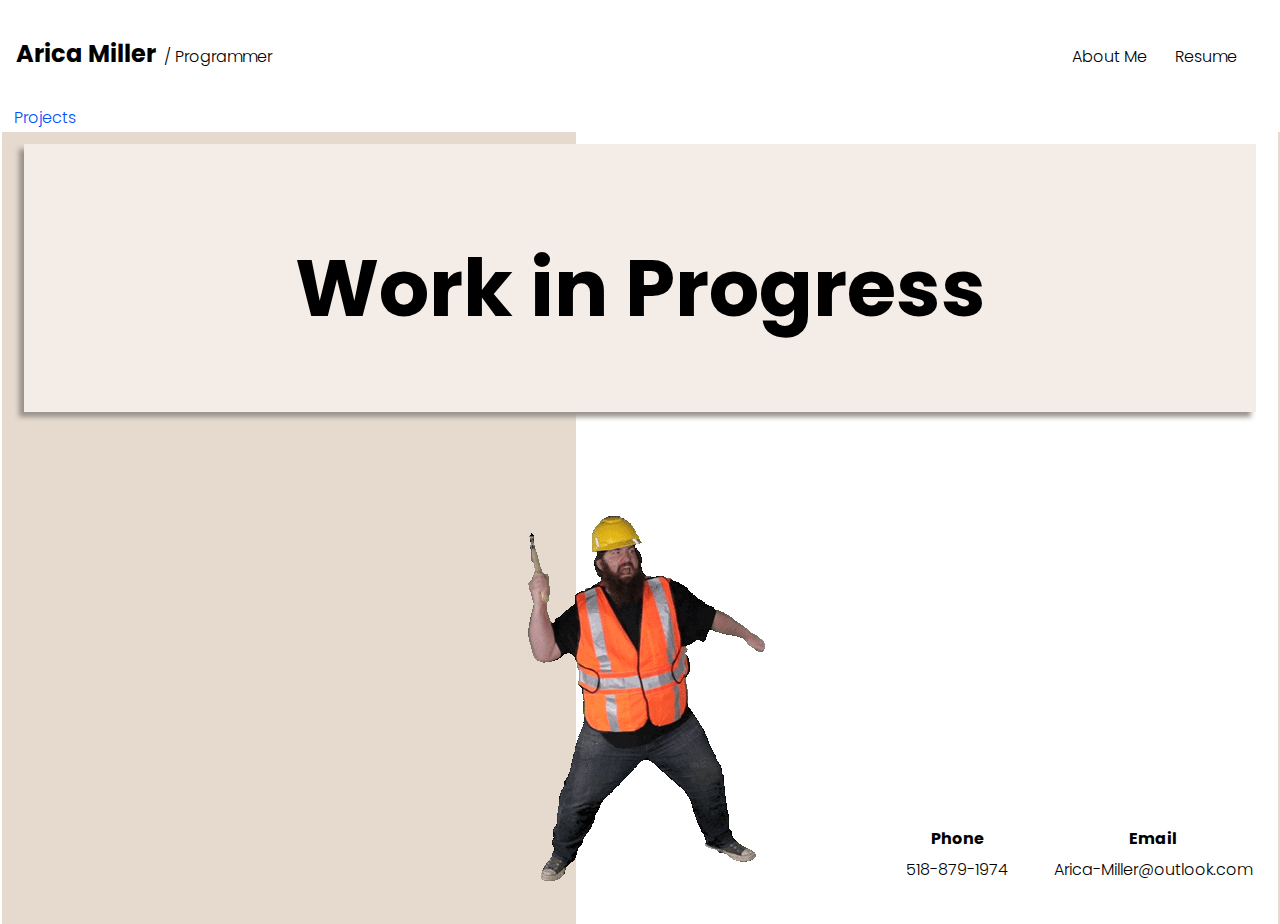
==== Website/projects.html @ 2ea9f4bd "Finished About Me Page" ====
<!DOCTYPE html>
<html lang="en">
  <head>
    <meta charset="UTF-8" />
    <meta http-equiv="X-UA-Compatible" content="IE=edge" />
    <meta name="viewport" content="width=device-width, initial-scale=1.0" />
	<link rel="preconnect" href="https://fonts.googleapis.com">
	<link rel="preconnect" href="https://fonts.gstatic.com" crossorigin>
	<link href="https://fonts.googleapis.com/css2?family=Poppins:wght@300;600;700&display=swap" rel="stylesheet">
	<link rel="stylesheet" href="styles/styles.css">
    <title>Arica Miller</title>
  </head>
  <body>
	<div class="container">
		<header>
			<div class="title">
				<h2 id="topname">
					Arica Miller
				</h2>
				<span>
					/ Programmer
				</span>
			</div>
			<nav>
				<a href="./about.html">About Me</a>
				<a href="./resume.pdf" target="_blank" rel="noopener noreferrer">Resume</a>
				<a href="./projects.html" id="current-page">Projects</a>
				<!--<a href="./contact.html">Contact</a>-->
			</nav>
		</header>
		<section class="box-project">
			<h1>
				Work in Progress
			</h1>
		</section>
		<img src="./images/WIP.gif" alt="Working man working on my website" id="WIP">
		
		<footer>
			<table>
				<tr>
					<td><strong>Phone</strong></td>
					<td><strong>Email</strong></td>
				</tr>
				<tr>
					<td>518-879-1974</td>
					<td>Arica-Miller@outlook.com</td>
				</tr>
			</table>
		</footer>
	</div>
  </body>
</html>
---- Website/styles/styles.css ----
* {
	border: solid rgba(255, 0, 0, 0) 2px;
	font-family: Poppins, Arial, sans-serif;
	font-weight: 300;
}

nav a {
	padding: 10px;
	list-style:none;
	text-decoration:none;
	color:black;
}

#current-page {
	color: #0050ff;
}

div {
	padding:10px;
}

h1 {
	font-size: 80px;
	font-weight: 700;
	margin-bottom: 10px;
	margin-top: 30px;
}

h2 {
	font-weight: bold;
}

h3 {
	margin-bottom: 50px;
}

strong {
	font-weight: bold;
}

img {
	border-radius:50% 50% 50% 50% / 50% 50% 50% 50%;
}

#resume-button {
	background-color: #0050ff;
	color: white;
	border-radius: 20px;
	padding: 10px 30px;
	text-decoration: none;
	margin: auto;
	font-weight: bold;
}

#projects-button {
	background-color: white;
	border: 2px solid black;
	border-radius: 20px;
	padding: 10px 30px;
	text-decoration: none;
	margin: auto;
	font-weight: bold;
}

a:visited {
	color: black;
}

.container {
	/*margin:auto;
	width:85%;
	max-width:1000px;*/
	display:grid;
	grid-template-columns:1fr .4fr .6fr 1fr;
	gap: 20px;
}

nav {
	margin:auto;
	margin-left: 60vw;
	display: inline;
}

header {
	grid-column: 1/5;
	grid-row: 1/2;
	background-color: white;
	position: fixed;
	top: 0;
	width: 100%;
	left: 0;
}

#topname {
	display: inline-block;
}

.title {
	display: inline-block;
}

.box-me {
	grid-column:2/3;
	grid-row:2/4;
	padding:50px;
	background-color: #f4ece6;
	box-shadow: #99928d -5px 5px 5px;
	position: relative;
	top: 100px;
}

.box-project {
	grid-column:1/5;
	grid-row:2/4;
	padding:50px;
	background-color: #f4ece6;
	box-shadow: #99928d -5px 5px 5px;
	position: relative;
	top: 100px;
	text-align: center;
}

#WIP {
	grid-row:5/6;
	margin-top: 100px;
	margin-left: 75%;
}

.introduction {
	grid-column:3/4;
	grid-row:2/3;
	position: relative;
	top: 100px;
}

.intro-paragraph {
	grid-column:3/4;
	grid-row:3/4;
	position: relative;
	top: 100px;
}

footer {
	/*grid-column:4/5;
	grid-row:5/6;*/
	position: absolute;
	bottom: 10px;
	right: 0;
}

td {
	text-align: center;
	padding: 0 20px;
}

tr {
	text-align: center;
}

body {
	overflow: hidden;
	height: 100vh;
	background: linear-gradient(
		to right,
		#e6dace 0%,
		#e6dace 45%,
		#ffffff 4%,
		#ffffff 100%
	);
}
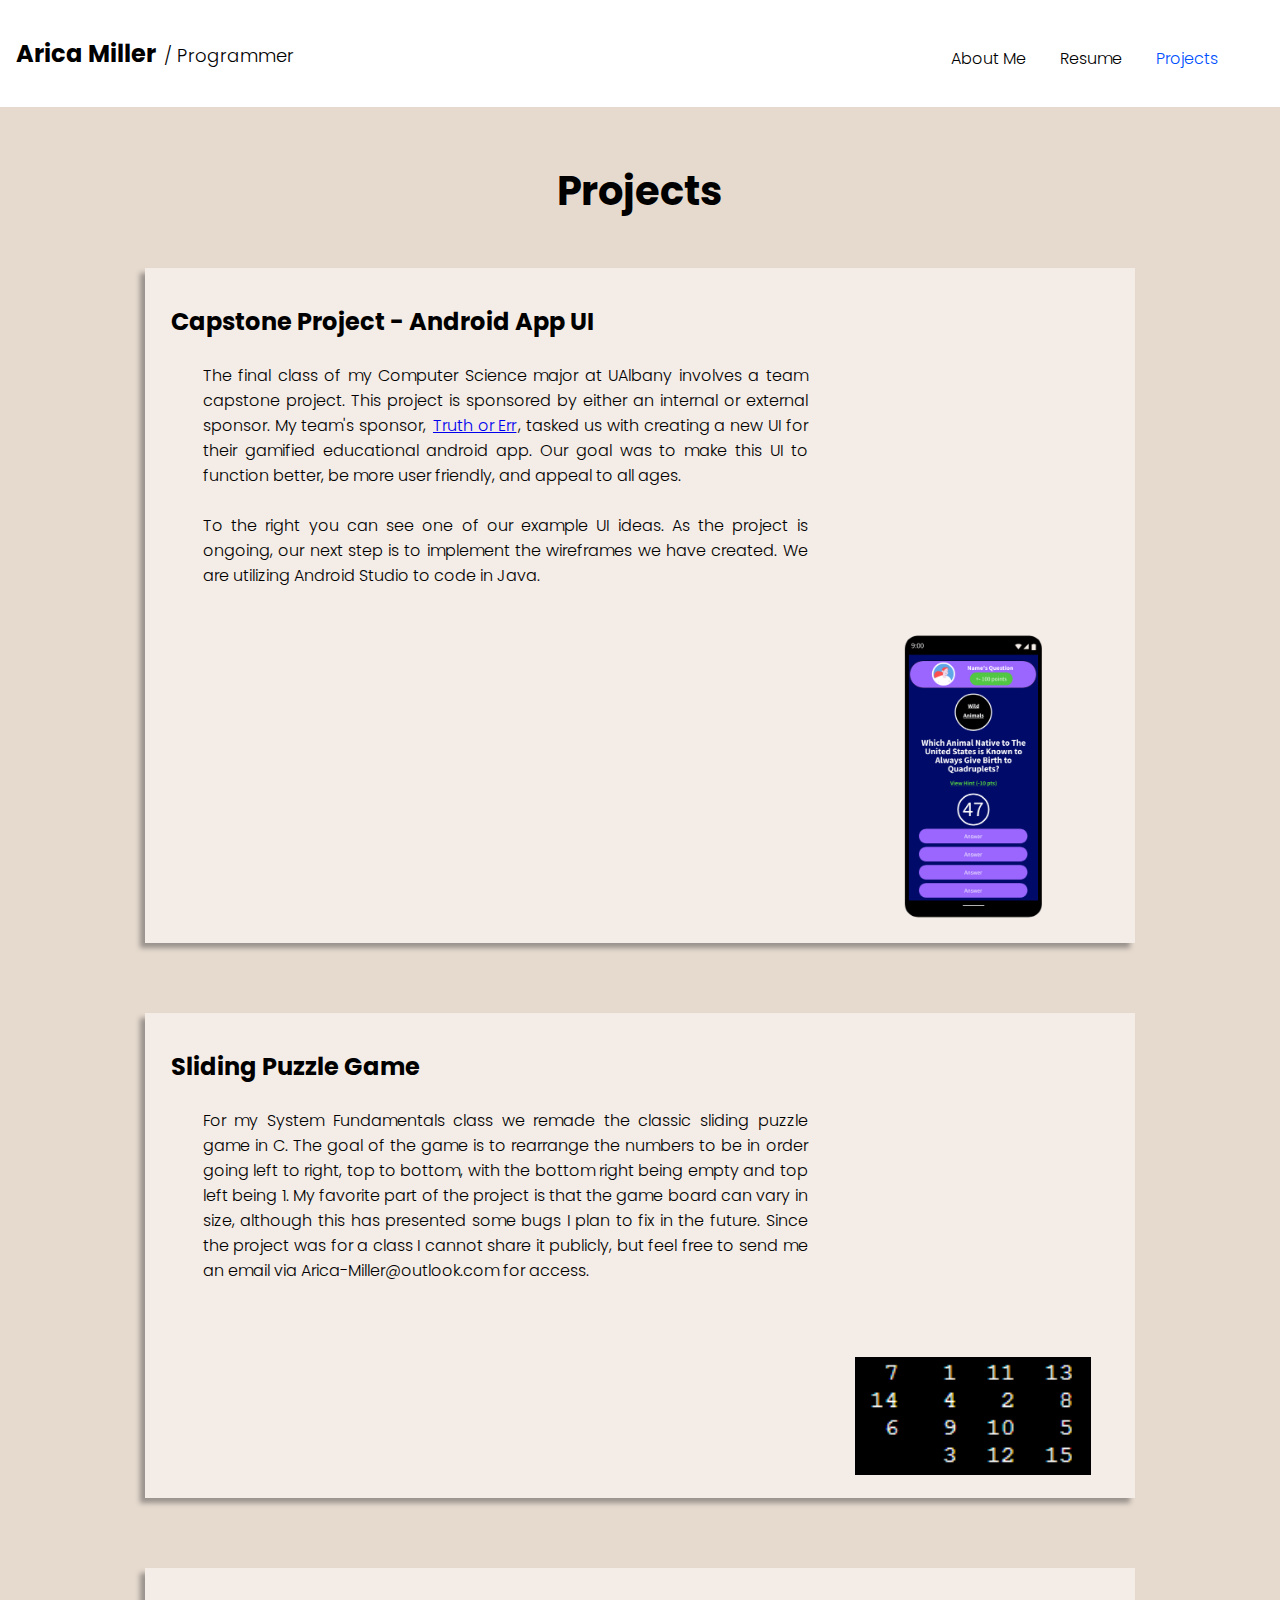
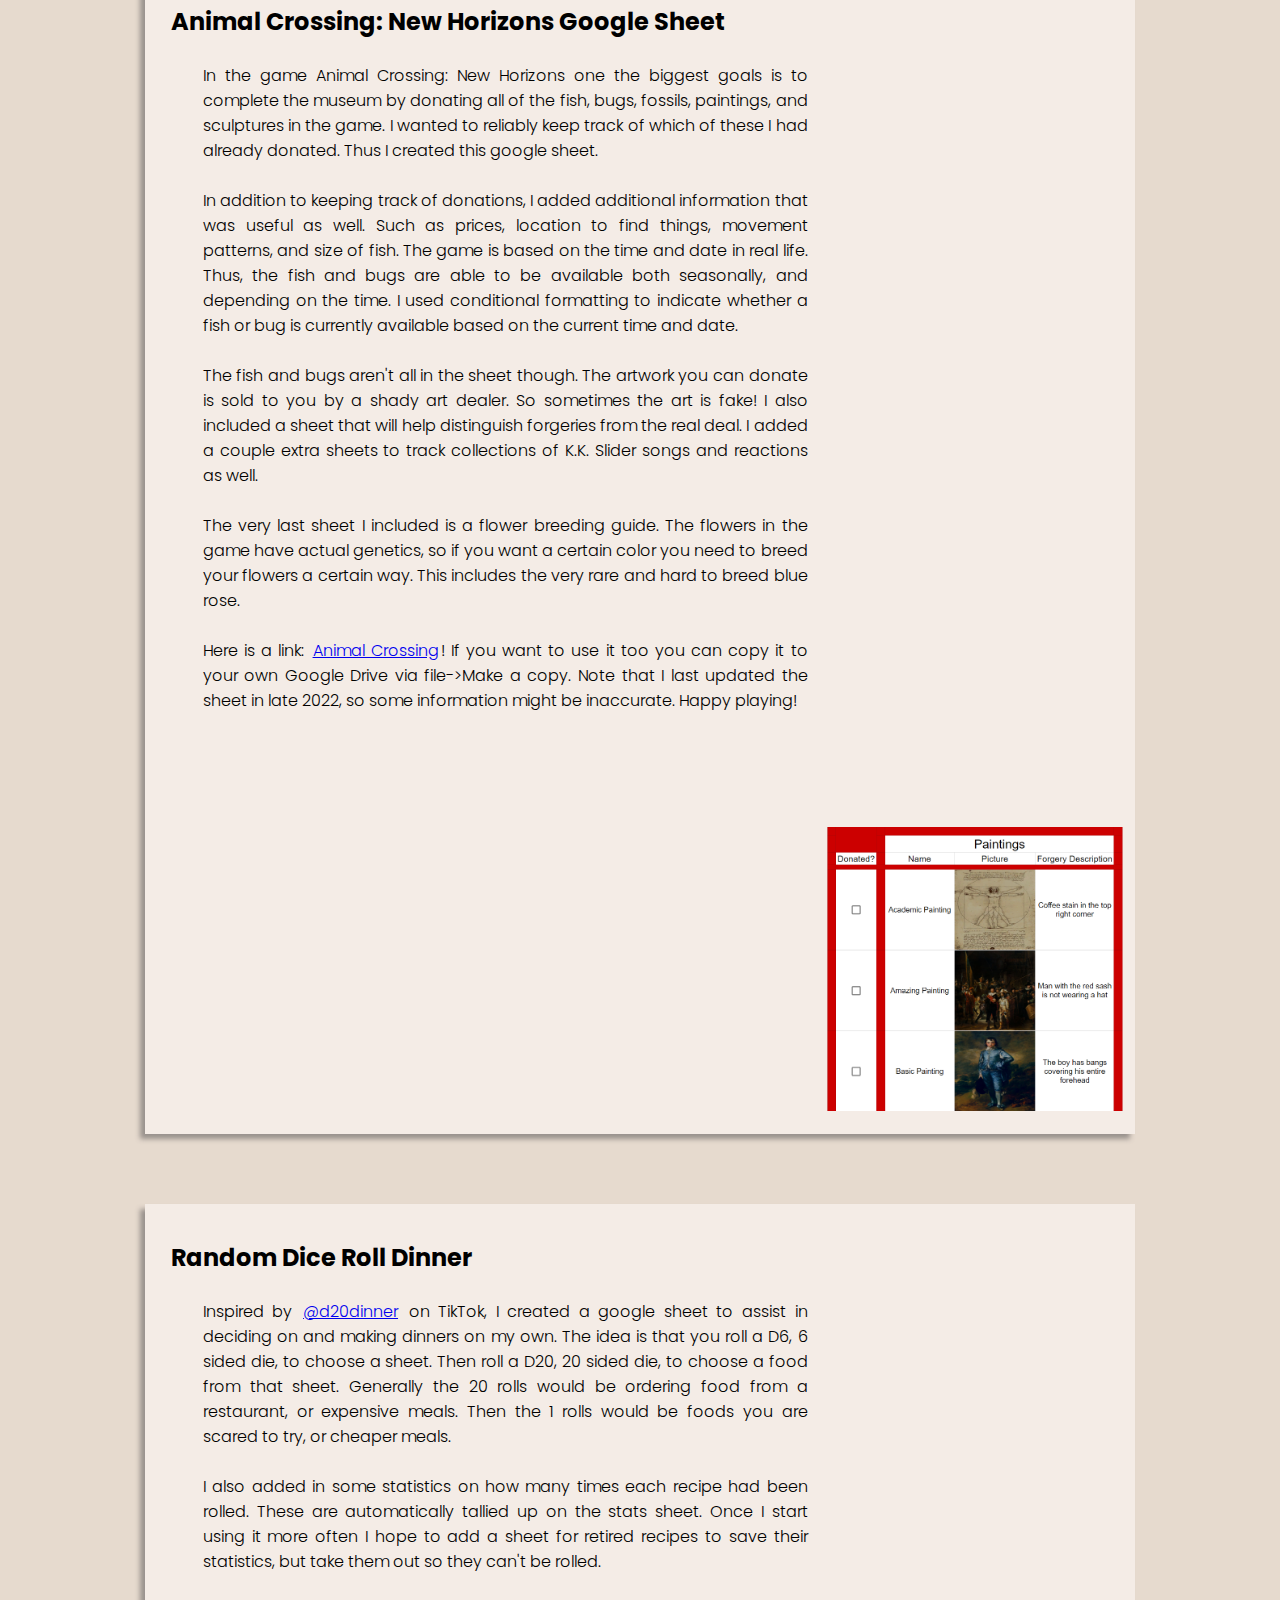
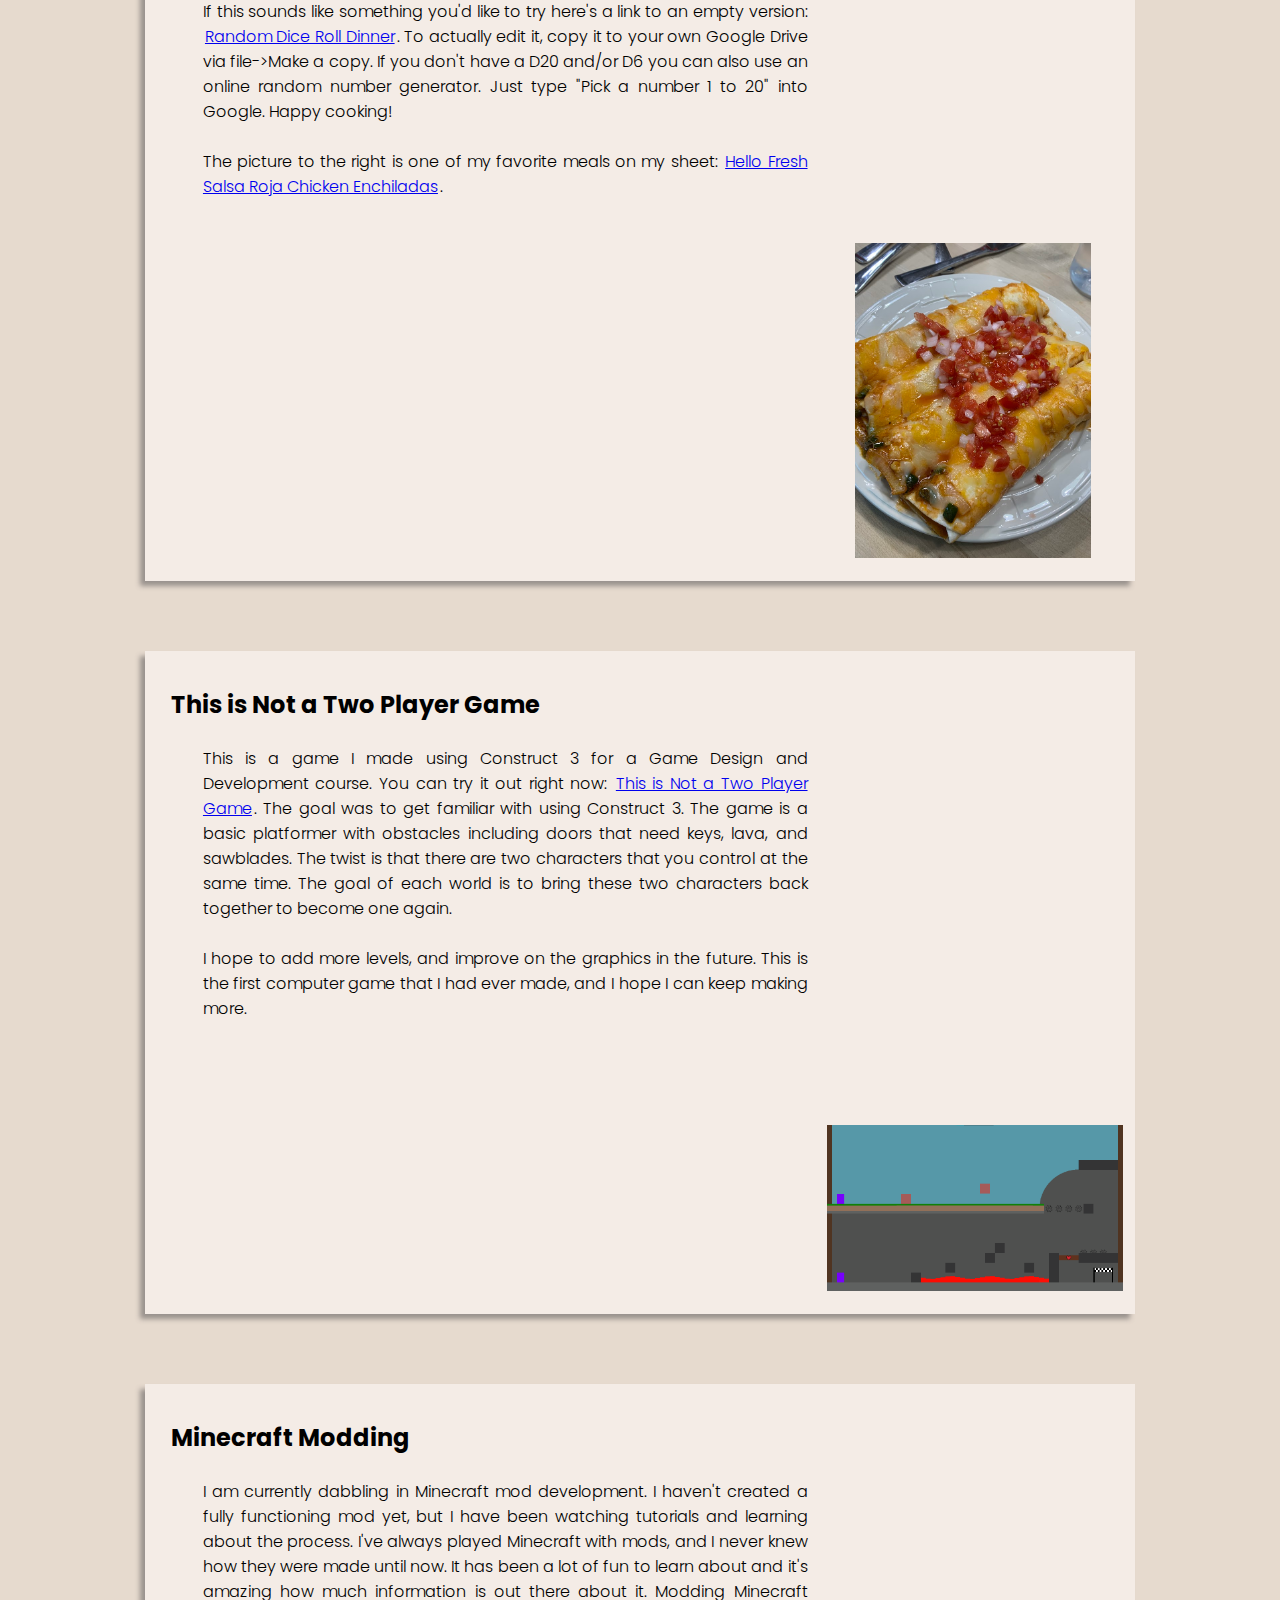
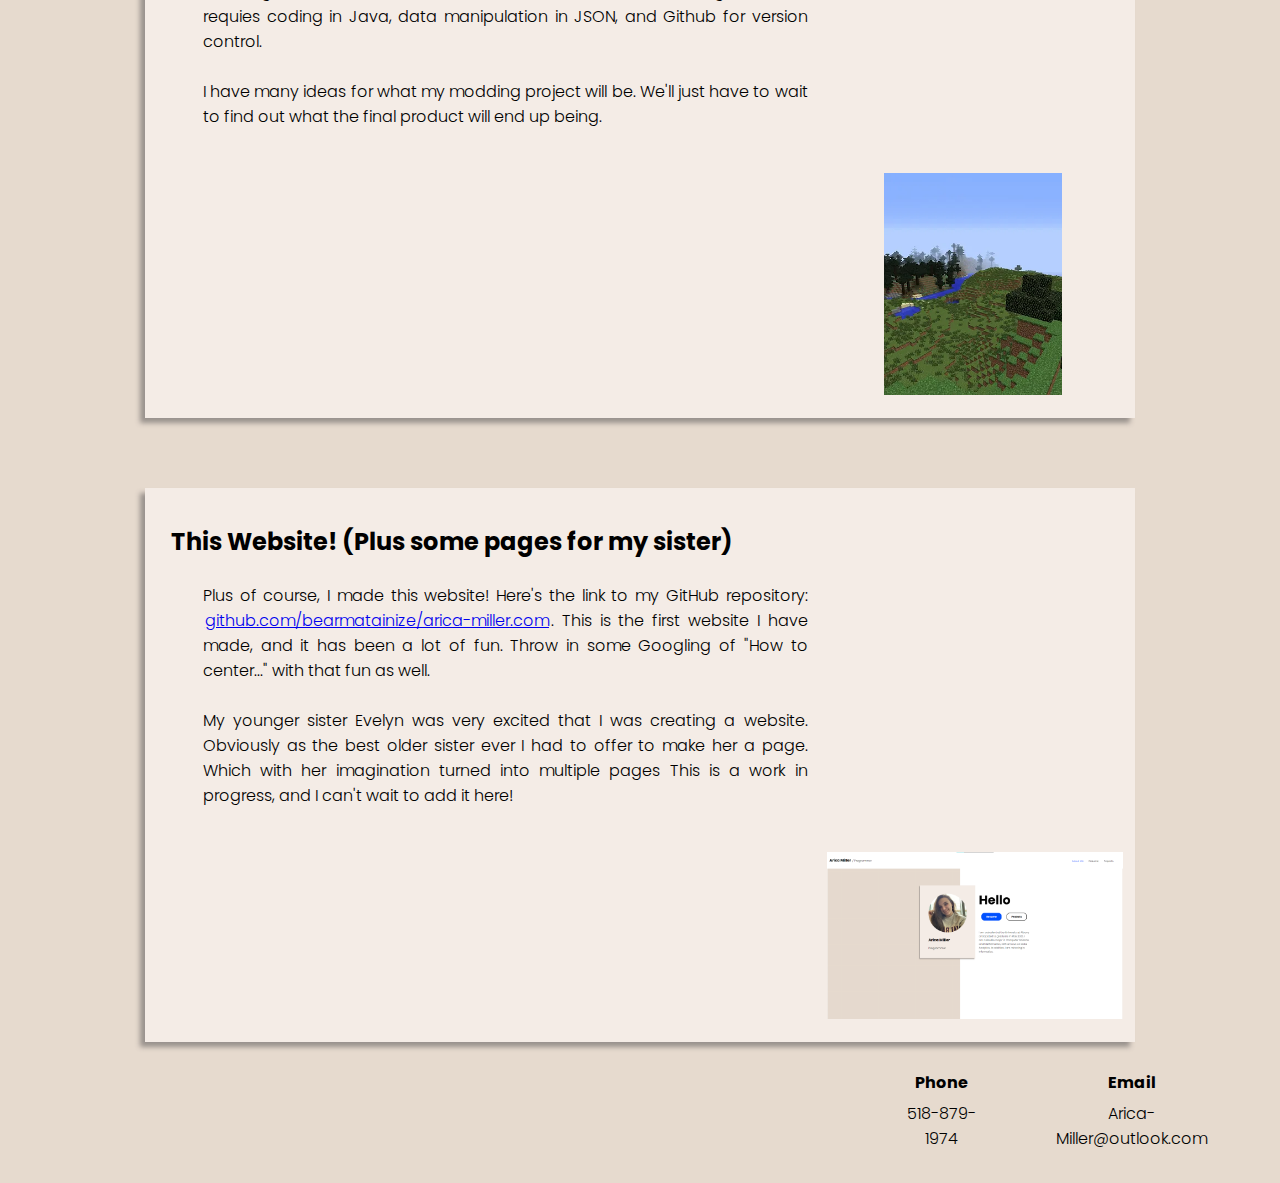
==== commit 2628b36d: "Create Projects Page and Add Game" ====
--- a/Website/projects.html
+++ b/Website/projects.html
@@ -25,18 +25,136 @@
 				<a href="./about.html">About Me</a>
 				<a href="./resume.pdf" target="_blank" rel="noopener noreferrer">Resume</a>
 				<a href="./projects.html" id="current-page">Projects</a>
-				<!--<a href="./contact.html">Contact</a>-->
 			</nav>
 		</header>
+		<section id="box-projects-title">
+			<h2 id="projects">Projects</h2>
+		</section>
 		<section class="box-project">
-			<h1>
-				Work in Progress
-			</h1>
+			<div class="project-text">
+				<h2>Capstone Project - Android App UI</h2>
+				<p class="project-description">
+					The final class of my Computer Science major at UAlbany involves a team capstone project. This project is sponsored by either an internal or external sponsor.
+					My team's sponsor, <a href="https://truthorerr.org/" target="_blank" rel="noopener noreferrer">Truth or Err</a>, tasked us with creating a new UI for their gamified educational android app.
+					Our goal was to make this UI to function better, be more user friendly, and appeal to all ages. 
+					<br><br>
+					To the right you can see one of our example UI ideas. As the project is ongoing, our next step is to implement the wireframes we have created.
+					We are utilizing Android Studio to code in Java.
+				</p>
+			</div>
+			<div class="project-image-container">
+				<img src="images/TruthOrErr-wireframe.png" alt="Wireframe of a question page for Truth or Err" style="width:50%;">
+			</div>
 		</section>
-		<img src="./images/WIP.gif" alt="Working man working on my website" id="WIP">
+		<section class="box-project">
+			<div class="project-text">
+				<h2> Sliding Puzzle Game</h2>
+				<p class="project-description">
+					For my System Fundamentals class we remade the classic sliding puzzle game in C.
+					The goal of the game is to rearrange the numbers to be in order going left to right, top to bottom, with the bottom right being empty and top left being 1.
+					My favorite part of the project is that the game board can vary in size, although this has presented some bugs I plan to fix in the future.
+					Since the project was for a class I cannot share it publicly, but feel free to send me an email via Arica-Miller@outlook.com for access.
+				</p>
+			</div>
+			<div class="project-image-container">
+				<img src="images/sliding-puzzle-game-board.png" alt="Game board for sliding puzzle game" style="margin-top:30px; width:80%;">
+			</div>
+		</section>
+		<section class="box-project">
+			<div class="project-text">
+				<h2>Animal Crossing: New Horizons Google Sheet</h2>
+				<p class="project-description">
+					In the game Animal Crossing: New Horizons one the biggest goals is to complete the museum by donating all of the fish, bugs, fossils, paintings, and sculptures in the game.
+					I wanted to reliably keep track of which of these I had already donated. Thus I created this google sheet.
+					<br><br>
+					In addition to keeping track of donations, I added additional information that was useful as well. Such as prices, location to find things, movement patterns, and size of fish.
+					The game is based on the time and date in real life. Thus, the fish and bugs are able to be available both seasonally, and depending on the time.
+					I used conditional formatting to indicate whether a fish or bug is currently available based on the current time and date.
+					<br><br>
+					The fish and bugs aren't all in the sheet though. The artwork you can donate is sold to you by a shady art dealer. So sometimes the art is fake!
+					I also included a sheet that will help distinguish forgeries from the real deal. I added a couple extra sheets to track collections of K.K. Slider songs and reactions as well.
+					<br><br>
+					The very last sheet I included is a flower breeding guide. The flowers in the game have actual genetics, so if you want a certain color you need to breed your flowers a certain way.
+					This includes the very rare and hard to breed blue rose.
+					<br><br>
+					Here is a link: <a href="https://docs.google.com/spreadsheets/d/1pSC53NGLp2ZgjgU9enmAK3IXcfrHKq7s_j_FhqKQTMU/edit?usp=sharing" target="_blank" rel="noopener noreferrer">Animal Crossing</a>!
+					If you want to use it too you can copy it to your own Google Drive via file->Make a copy.
+					Note that I last updated the sheet in late 2022, so some information might be inaccurate. Happy playing!
+				</p>
+			</div>
+			<div class="project-image-container">
+				<img src="images/animal-crossing-sheet.png" alt="Screenshot of Paintings section of Animal Crossing google sheet" style="width:100%; margin-top:70px;">
+			</div>
+		</section>
+		<section class="box-project">
+			<div class="project-text">
+				<h2>Random Dice Roll Dinner</h2>
+				<p class="project-description">
+					Inspired by <a href="https://www.tiktok.com/@d20dinner?lang=en" target="_blank" rel="noopener noreferrer">@d20dinner</a> on TikTok, I created a google sheet to assist in deciding on and making dinners on my own.
+					The idea is that you roll a D6, 6 sided die, to choose a sheet. Then roll a D20, 20 sided die, to choose a food from that sheet.
+					Generally the 20 rolls would be ordering food from a restaurant, or expensive meals. Then the 1 rolls would be foods you are scared to try, or cheaper meals.
+					<br><br>
+					I also added in some statistics on how many times each recipe had been rolled. These are automatically tallied up on the stats sheet.
+					Once I start using it more often I hope to add a sheet for retired recipes to save their statistics, but take them out so they can't be rolled.
+					<br><br>
+					If this sounds like something you'd like to try here's a link to an empty version: <a href="https://docs.google.com/spreadsheets/d/1fS0qRtc1ULJYpjkQgB1A0zQXXHNlNWQNMbesZFIysmg/edit?usp=sharing" target="_blank" rel="noopener noreferrer">Random Dice Roll Dinner</a>.
+					To actually edit it, copy it to your own Google Drive via file->Make a copy. If you don't have a D20 and/or D6 you can also use an online random number generator. Just type "Pick a number 1 to 20" into Google. Happy cooking!
+					<br><br>
+					The picture to the right is one of my favorite meals on my sheet: <a href="https://www.hellofresh.com/recipes/salsa-roja-chicken-enchiladas-61e6fe0daa7a5e111e2e99ca" target="_blank" rel="noopener noreferrer">Hello Fresh Salsa Roja Chicken Enchiladas</a>.
+				</p>
+			</div>
+			<div class="project-image-container">
+				<img src="images/enchiladas.JPG" alt="Enchiladas on a plate" style="width:80%;">
+			</div>
+		</section>
+		<section class="box-project">
+			<div class="project-text">
+				<h2>This is Not a Two Player Game</h2>
+				<p class="project-description">
+					This is a game I made using Construct 3 for a Game Design and Development course. You can try it out right now: <a href="This is Not a Two Player Game/index.html" target="_blank" rel="noopener noreferrer">This is Not a Two Player Game</a>.
+					The goal was to get familiar with using Construct 3. The game is a basic platformer with obstacles including doors that need keys, lava, and sawblades.
+					The twist is that there are two characters that you control at the same time. The goal of each world is to bring these two characters back together to become one again.
+					<br><br>
+					I hope to add more levels, and improve on the graphics in the future. This is the first computer game that I had ever made, and I hope I can keep making more.
+				</p>
+			</div>
+			<div class="project-image-container">
+				<img src="images/this-is-not-a-two-player-game.png" alt="Screenshot of the last level of This is Not a Two Player Game" style="width:100%; margin-top:60px;">
+			</div>
+		</section>
+		<section class="box-project">
+			<div class="project-text">
+				<h2>Minecraft Modding</h2>
+				<p class="project-description">
+					I am currently dabbling in Minecraft mod development. I haven't created a fully functioning mod yet, but I have been watching tutorials and learning about the process.
+					I've always played Minecraft with mods, and I never knew how they were made until now. It has been a lot of fun to learn about and it's amazing how much information is out there about it.
+					Modding Minecraft requies coding in Java, data manipulation in JSON, and Github for version control.
+					<br><br>
+					I have many ideas for what my modding project will be. We'll just have to wait to find out what the final product will end up being.
+				</p>
+			</div>
+			<div class="project-image-container">
+				<img src="images/minecraft-screenshot.png" alt="Screenshot of the game Minecraft looking down at a river and spruce forest from the top of a hill" style="width:60%;">
+			</div>
+		</section>
+		<section class="box-project">
+			<div class="project-text">
+				<h2>This Website! (Plus some pages for my sister)</h2>
+				<p class="project-description">
+					Plus of course, I made this website! Here's the link to my GitHub repository: <a href="https://github.com/bearmatainize/arica-miller.com" target="_blank" rel="noopener noreferrer">github.com/bearmatainize/arica-miller.com</a>.
+					This is the first website I have made, and it has been a lot of fun. Throw in some Googling of "How to center..." with that fun as well.
+					<br><br>
+					My younger sister Evelyn was very excited that I was creating a website. Obviously as the best older sister ever I had to offer to make her a page. Which with her imagination turned into multiple pages
+					This is a work in progress, and I can't wait to add it here!
+				</p>
+			</div>
+			<div class="project-image-container">
+				<img src="images/website-screenshot.png" alt="Screenshot of the About Me page of this website" style="width:100%;">
+			</div>
+		</section>
 		
 		<footer>
-			<table>
+			<table class="footer-table">
 				<tr>
 					<td><strong>Phone</strong></td>
 					<td><strong>Email</strong></td>
--- a/Website/styles/styles.css
+++ b/Website/styles/styles.css
@@ -12,6 +12,16 @@
 	color:black;
 }
 
+nav {
+    display: inline-flex;
+    gap: 10px;
+    justify-content: flex-end;
+    flex-wrap: nowrap;
+    float: right;
+    margin-top: 30px;
+    margin-right: 50px;
+}
+
 #current-page {
 	color: #0050ff;
 }
@@ -31,15 +41,11 @@
 	font-weight: bold;
 }
 
-h3 {
-	margin-bottom: 50px;
-}
-
 strong {
 	font-weight: bold;
 }
 
-img {
+#image-me {
 	border-radius:50% 50% 50% 50% / 50% 50% 50% 50%;
 }
 
@@ -67,19 +73,14 @@
 	color: black;
 }
 
+.project-description a:visited {
+	color: #0000EE;
+}
+
 .container {
-	/*margin:auto;
-	width:85%;
-	max-width:1000px;*/
-	display:grid;
-	grid-template-columns:1fr .4fr .6fr 1fr;
+	display: grid;
+	grid-template-columns: 1fr .4fr .6fr 1fr;
 	gap: 20px;
-}
-
-nav {
-	margin:auto;
-	margin-left: 60vw;
-	display: inline;
 }
 
 header {
@@ -90,6 +91,7 @@
 	top: 0;
 	width: 100%;
 	left: 0;
+	z-index: 1;
 }
 
 #topname {
@@ -110,21 +112,53 @@
 	top: 100px;
 }
 
+span {
+	font-size: 18px;
+}
+
 .box-project {
 	grid-column:1/5;
-	grid-row:2/4;
-	padding:50px;
+	width: 80%;
+	margin: auto;
 	background-color: #f4ece6;
 	box-shadow: #99928d -5px 5px 5px;
 	position: relative;
-	top: 100px;
-	text-align: center;
-}
-
-#WIP {
-	grid-row:5/6;
-	margin-top: 100px;
-	margin-left: 75%;
+	margin-top: 50px;
+	text-align: left;
+}
+
+#box-projects-title {
+	grid-column:1/5;
+	position: relative;
+	top: 100px;
+	text-align: center;
+	margin-bottom: 40px;
+}
+
+#projects {
+	font-size: 40px;
+}
+
+.project-text {
+	width: 65%;
+	float: left;
+	padding-left: 2%;
+}
+
+.project-description {
+	text-align: justify;
+	padding-left: 5%;
+}
+
+.project-image-container {
+	width: 30%;
+	float: right;
+	text-align: center;
+}
+
+.buttons {
+    display: flex;
+    gap: 20px;
 }
 
 .introduction {
@@ -142,11 +176,13 @@
 }
 
 footer {
-	/*grid-column:4/5;
-	grid-row:5/6;*/
-	position: absolute;
-	bottom: 10px;
-	right: 0;
+	position: relative;
+	grid-column: 4/5;
+}
+
+.footer-table {
+	margin-right: 0px;
+	margin-left: auto;
 }
 
 td {
@@ -158,9 +194,9 @@
 	text-align: center;
 }
 
-body {
+#about-body {
 	overflow: hidden;
-	height: 100vh;
+	min-height: 100vh;
 	background: linear-gradient(
 		to right,
 		#e6dace 0%,
@@ -168,4 +204,9 @@
 		#ffffff 4%,
 		#ffffff 100%
 	);
+}
+
+body {
+	min-height: 100vh;
+	background: #e6dace;
 }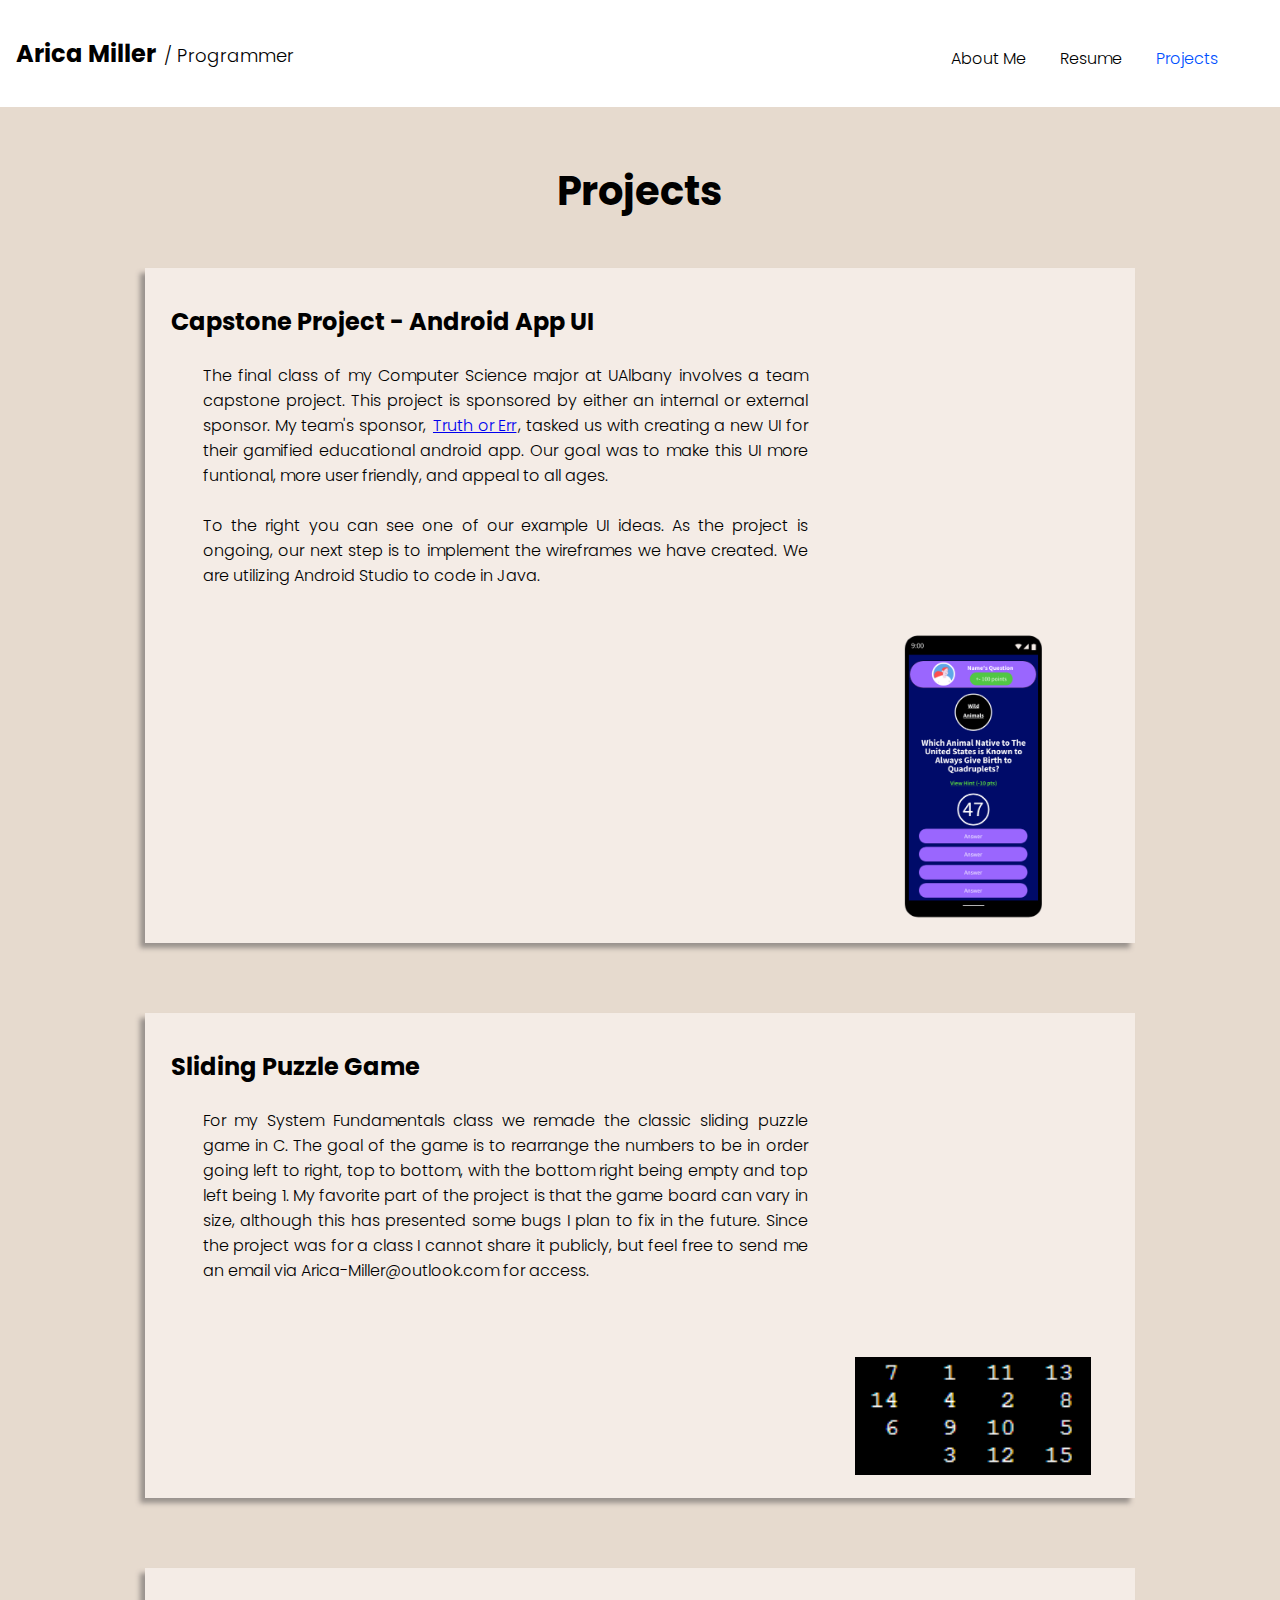
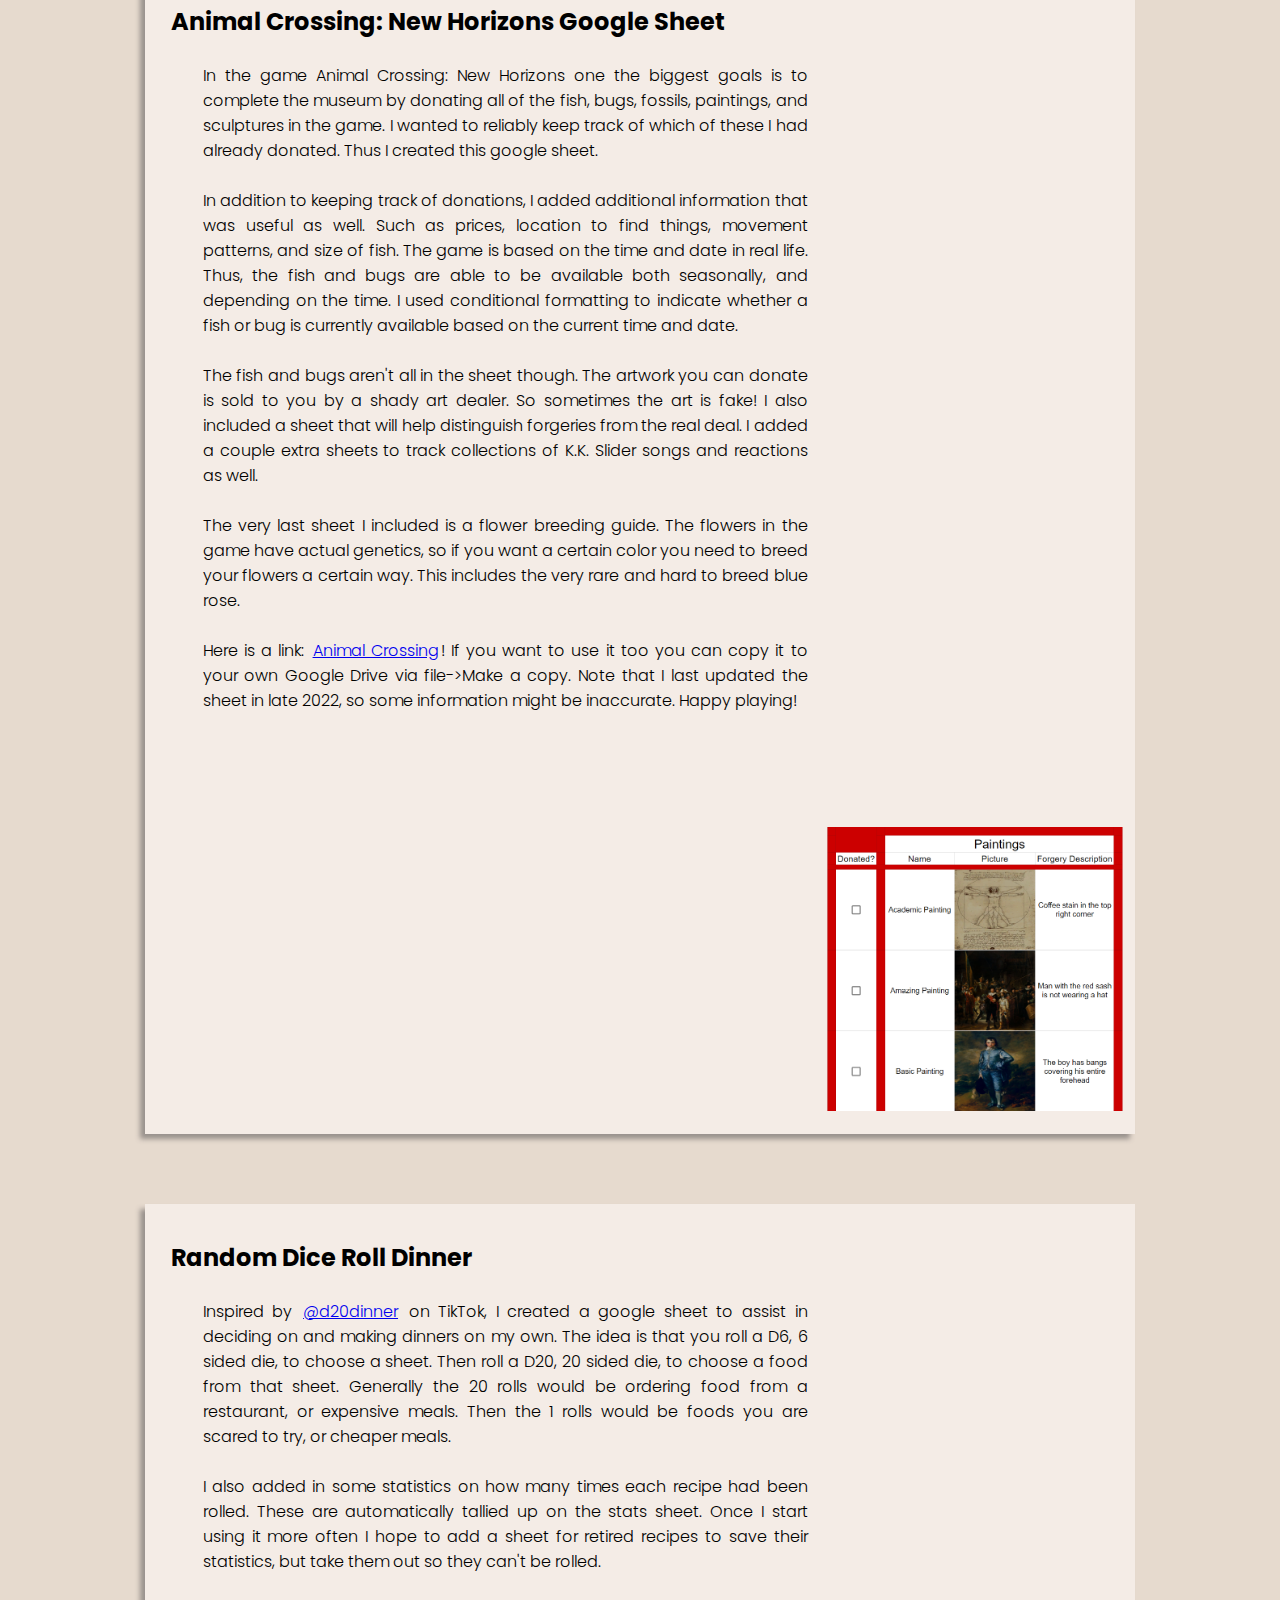
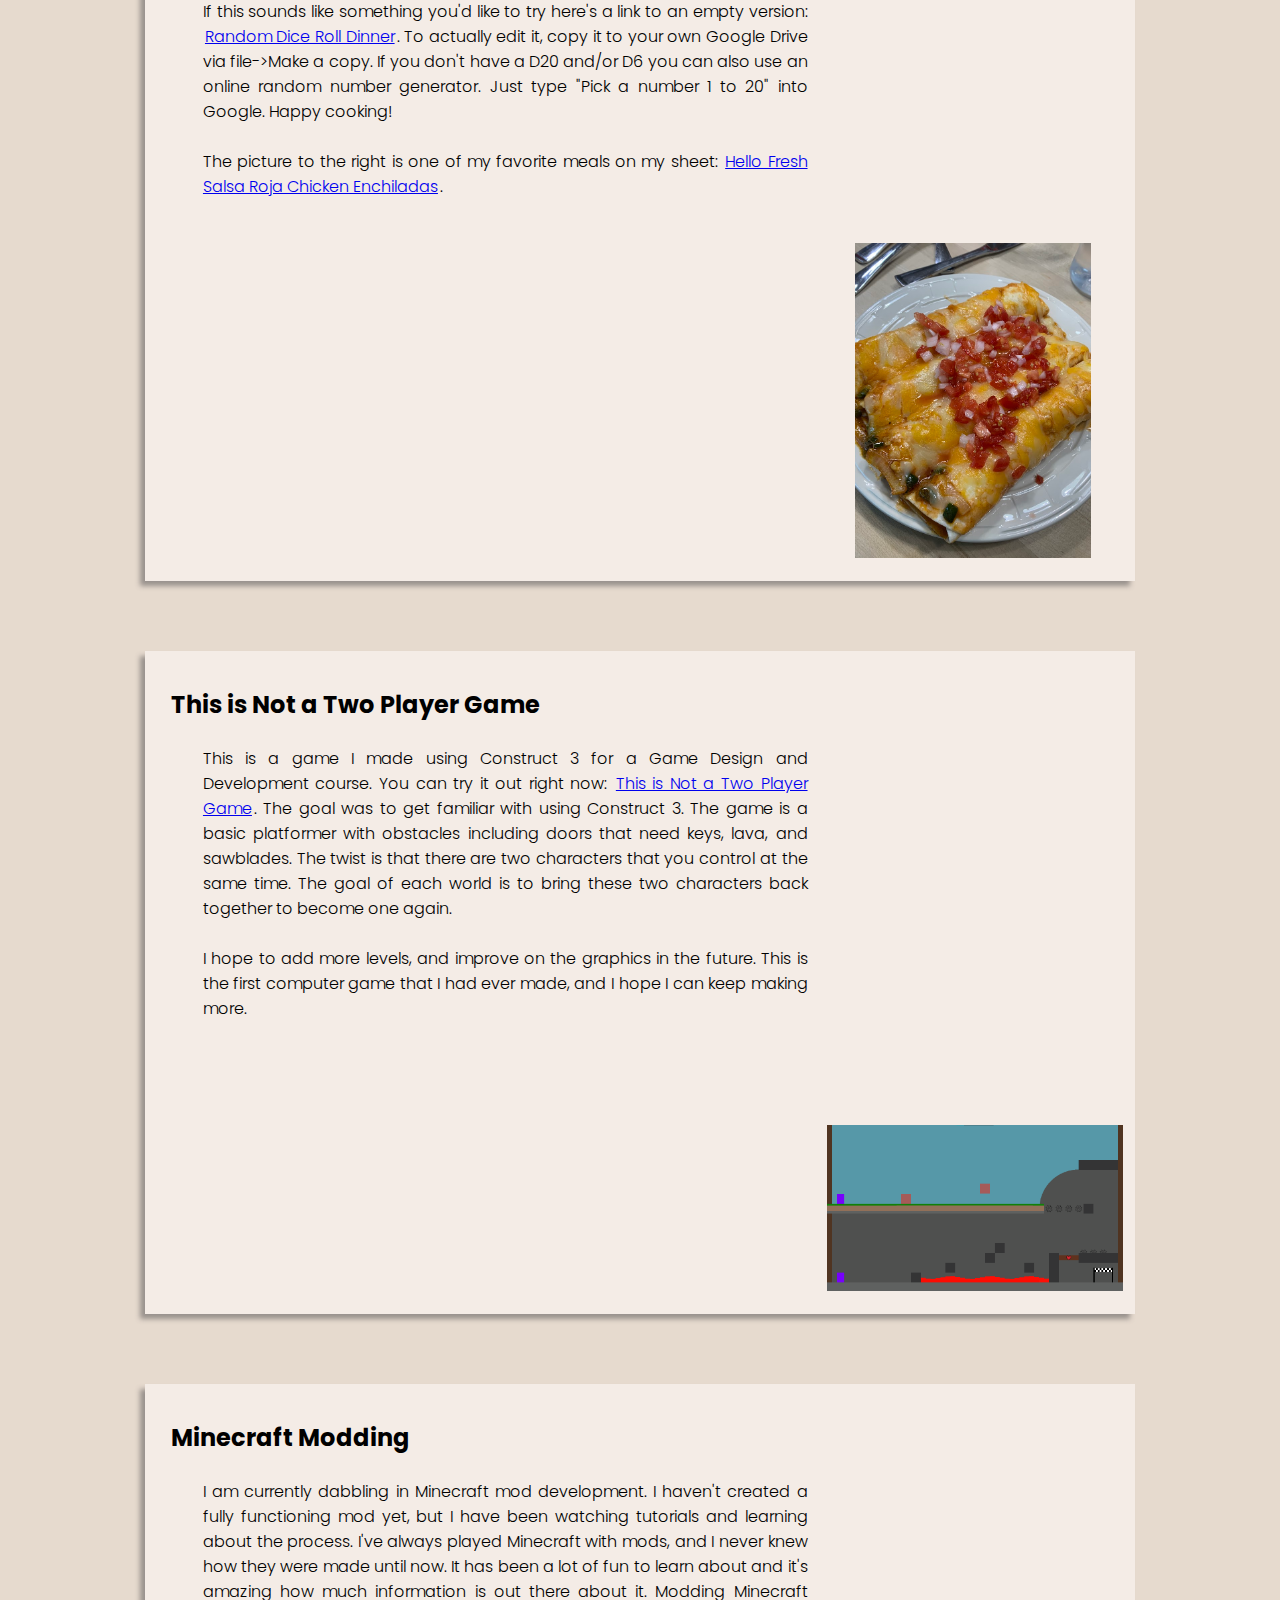
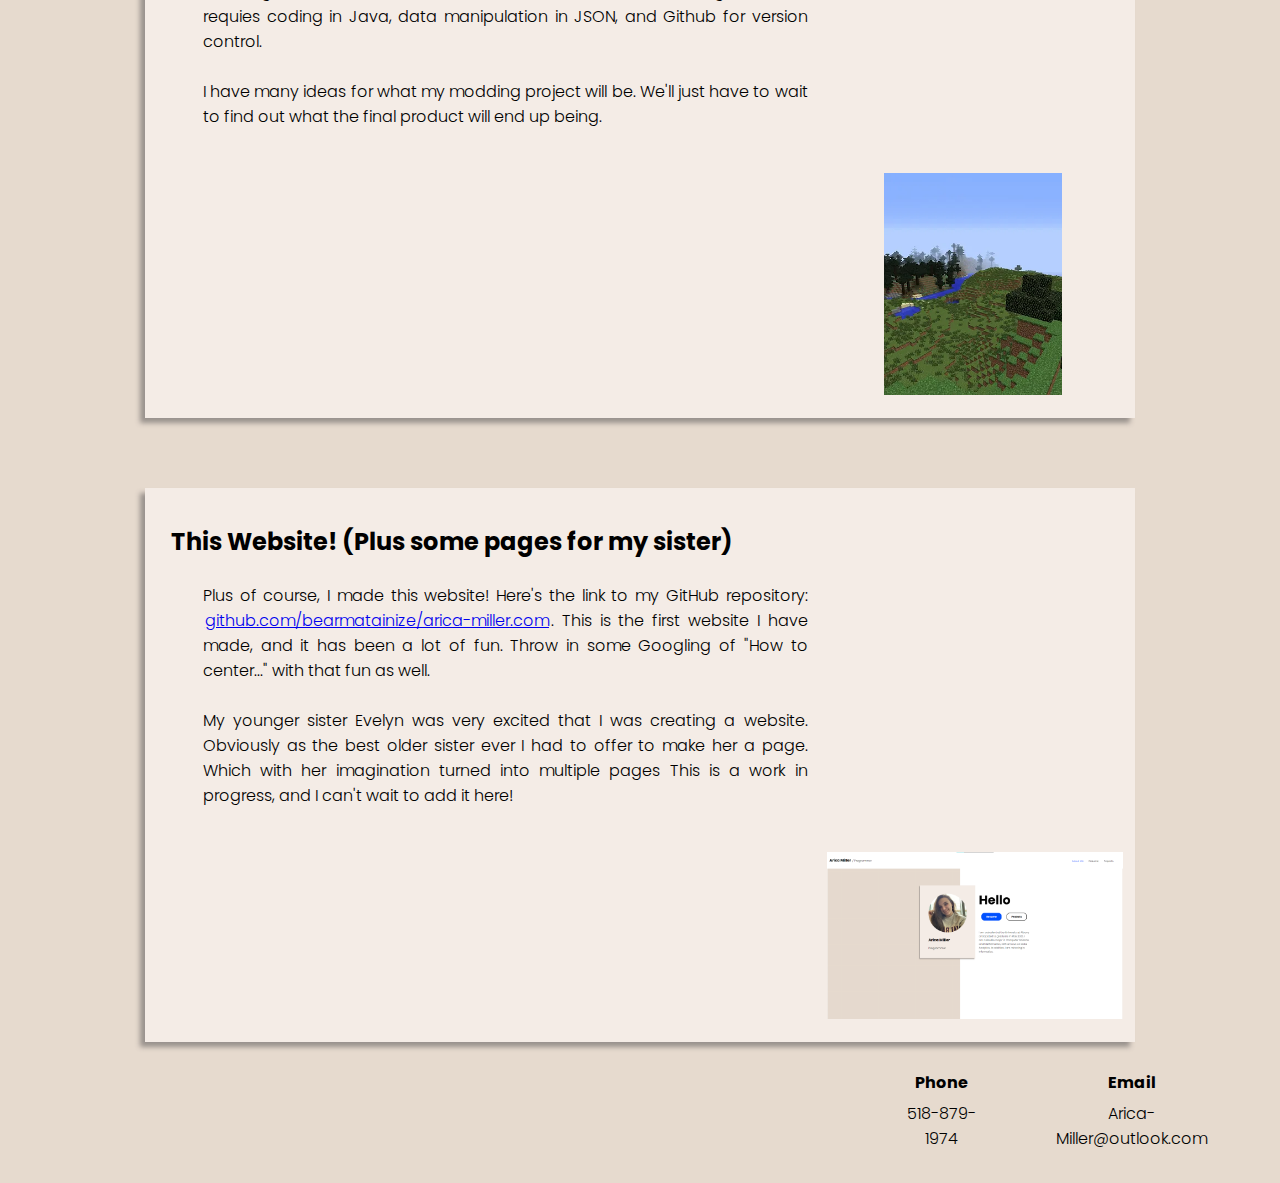
==== commit 06dea23d: "Resume update and grammar check" ====
--- a/Website/projects.html
+++ b/Website/projects.html
@@ -36,7 +36,7 @@
 				<p class="project-description">
 					The final class of my Computer Science major at UAlbany involves a team capstone project. This project is sponsored by either an internal or external sponsor.
 					My team's sponsor, <a href="https://truthorerr.org/" target="_blank" rel="noopener noreferrer">Truth or Err</a>, tasked us with creating a new UI for their gamified educational android app.
-					Our goal was to make this UI to function better, be more user friendly, and appeal to all ages. 
+					Our goal was to make this UI more funtional, more user friendly, and appeal to all ages.
 					<br><br>
 					To the right you can see one of our example UI ideas. As the project is ongoing, our next step is to implement the wireframes we have created.
 					We are utilizing Android Studio to code in Java.
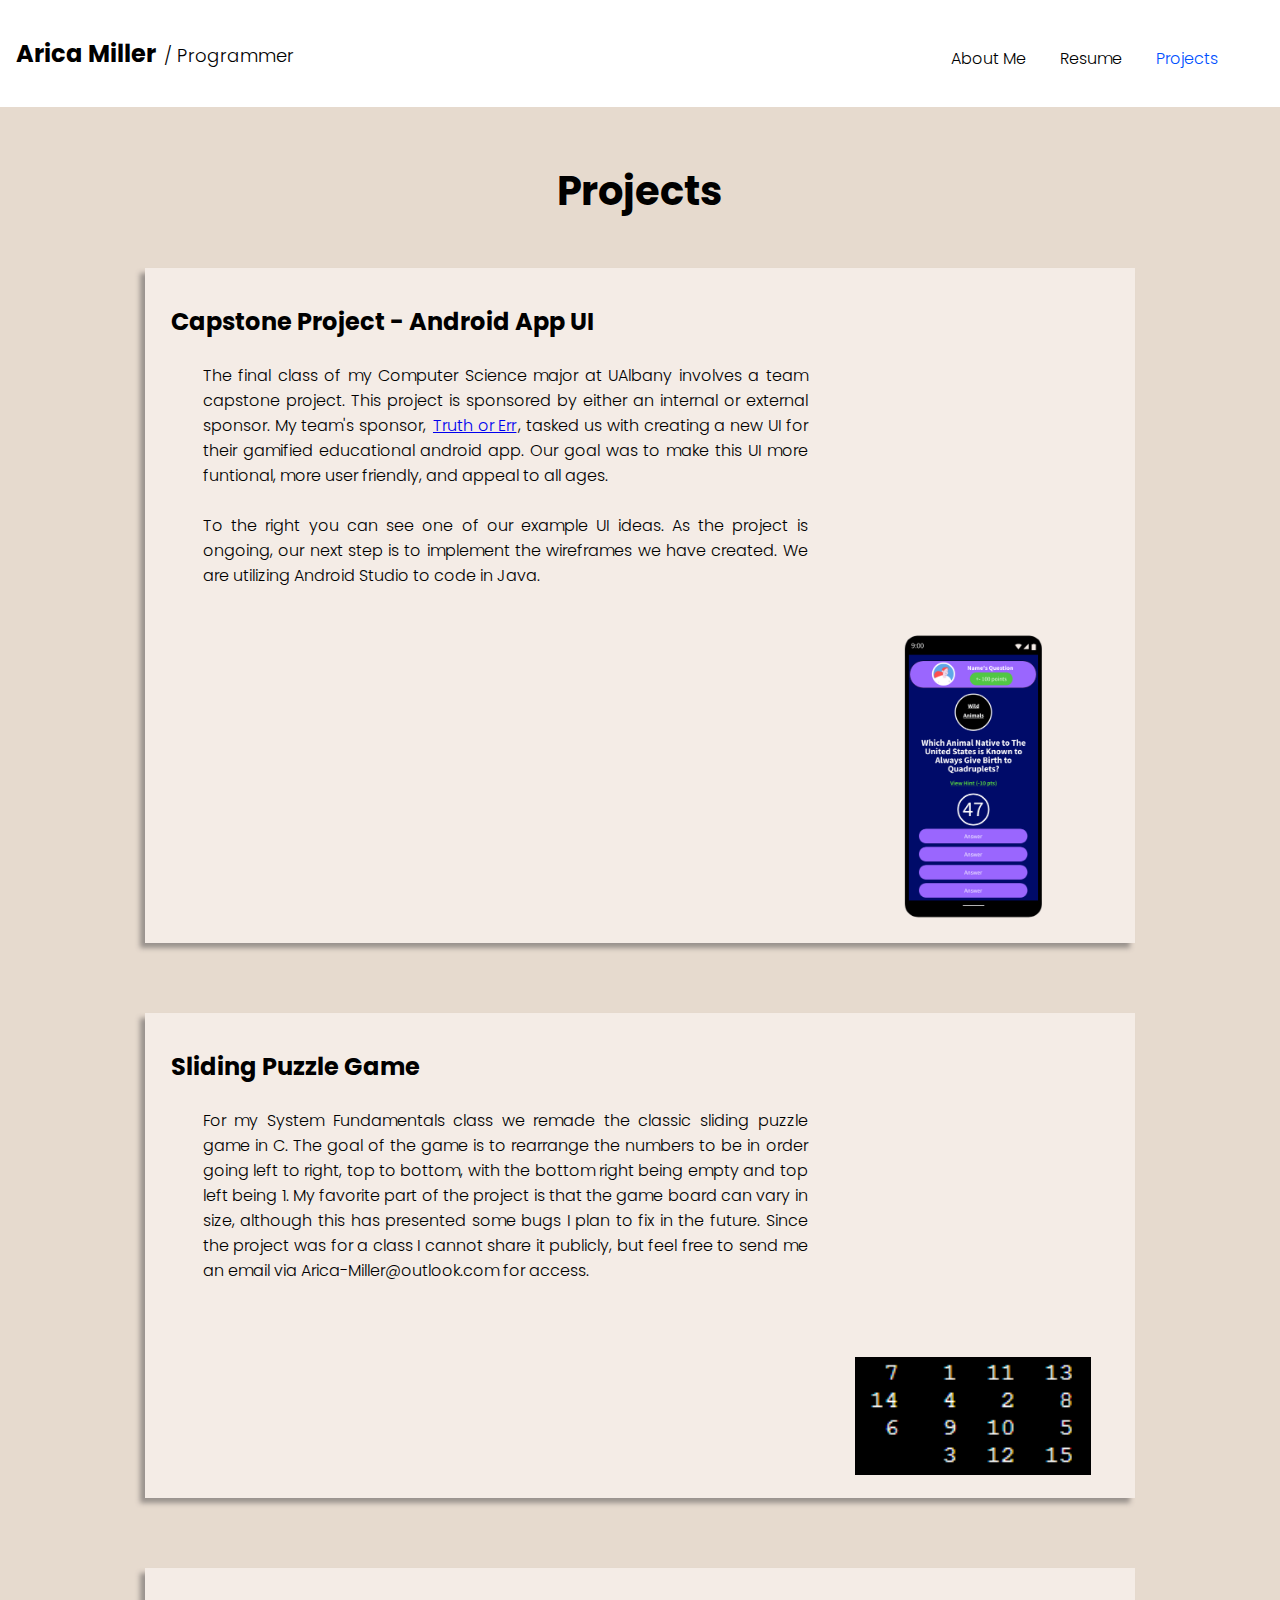
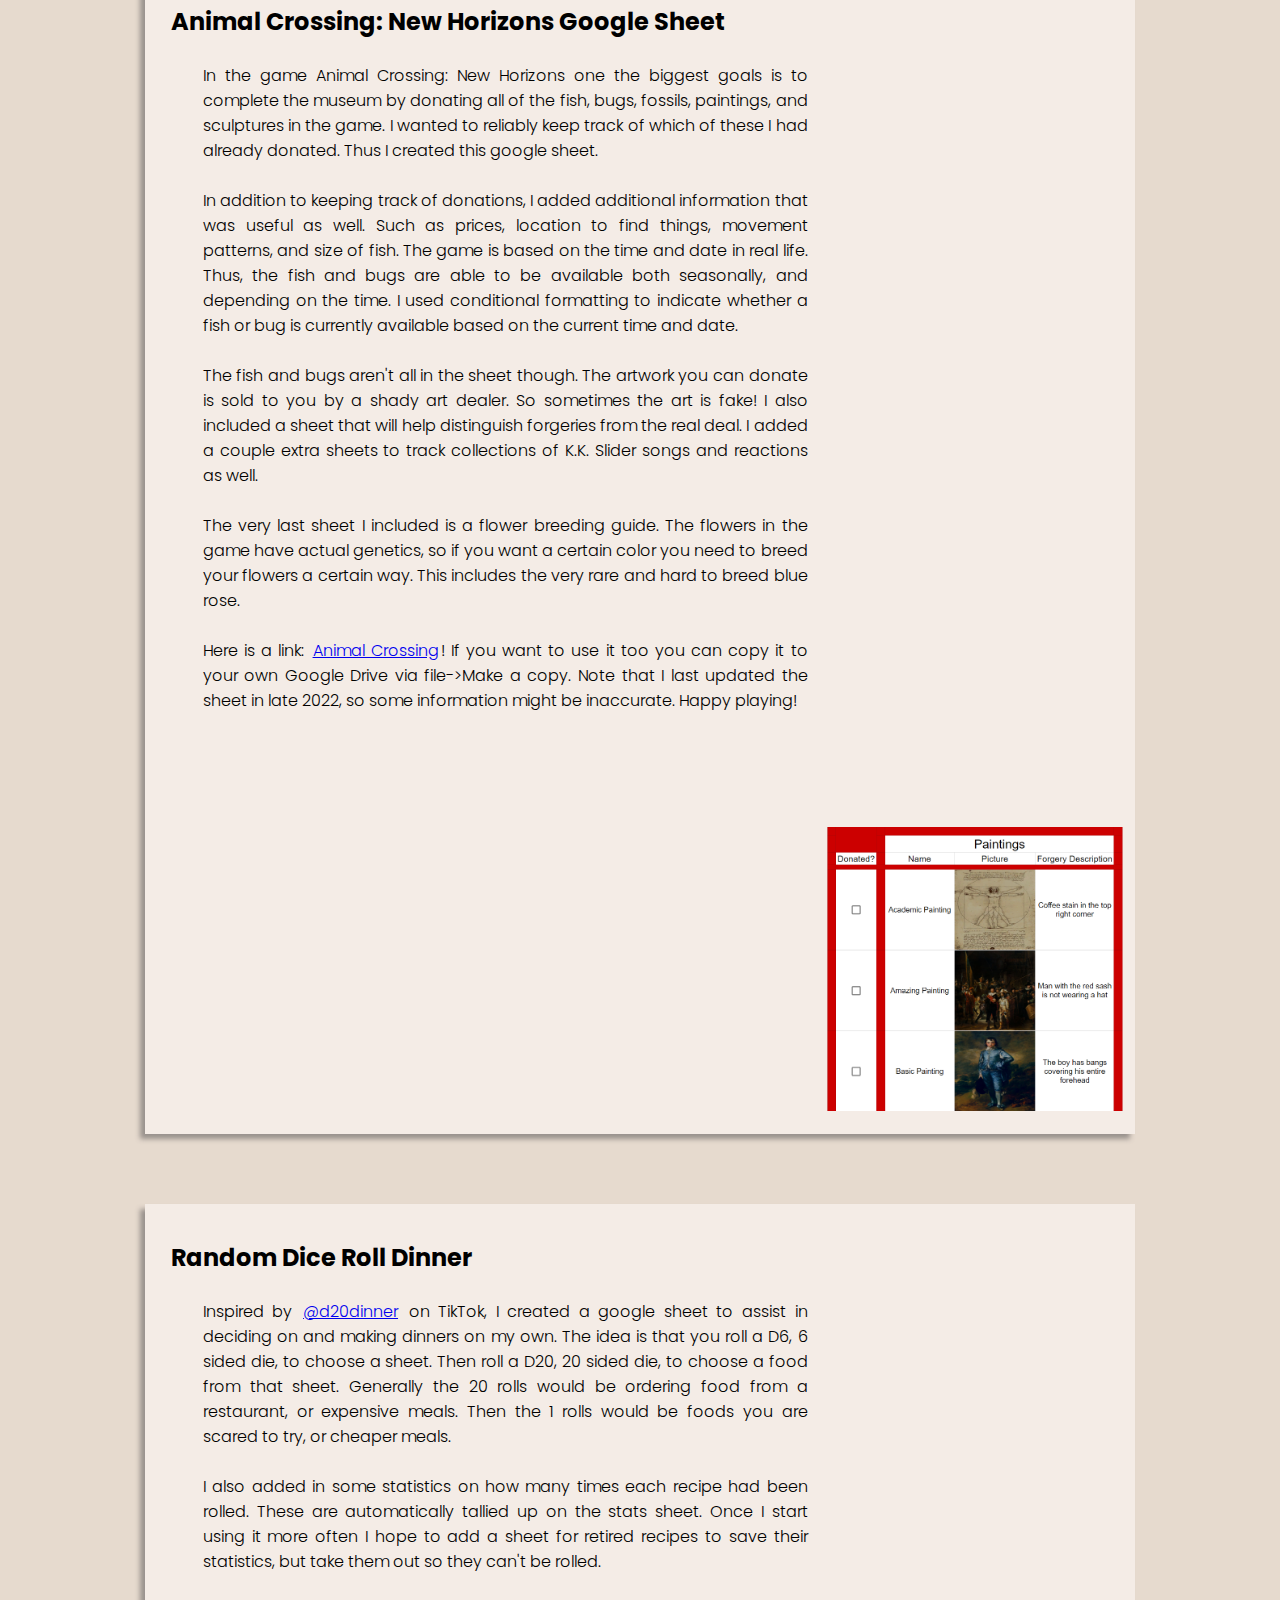
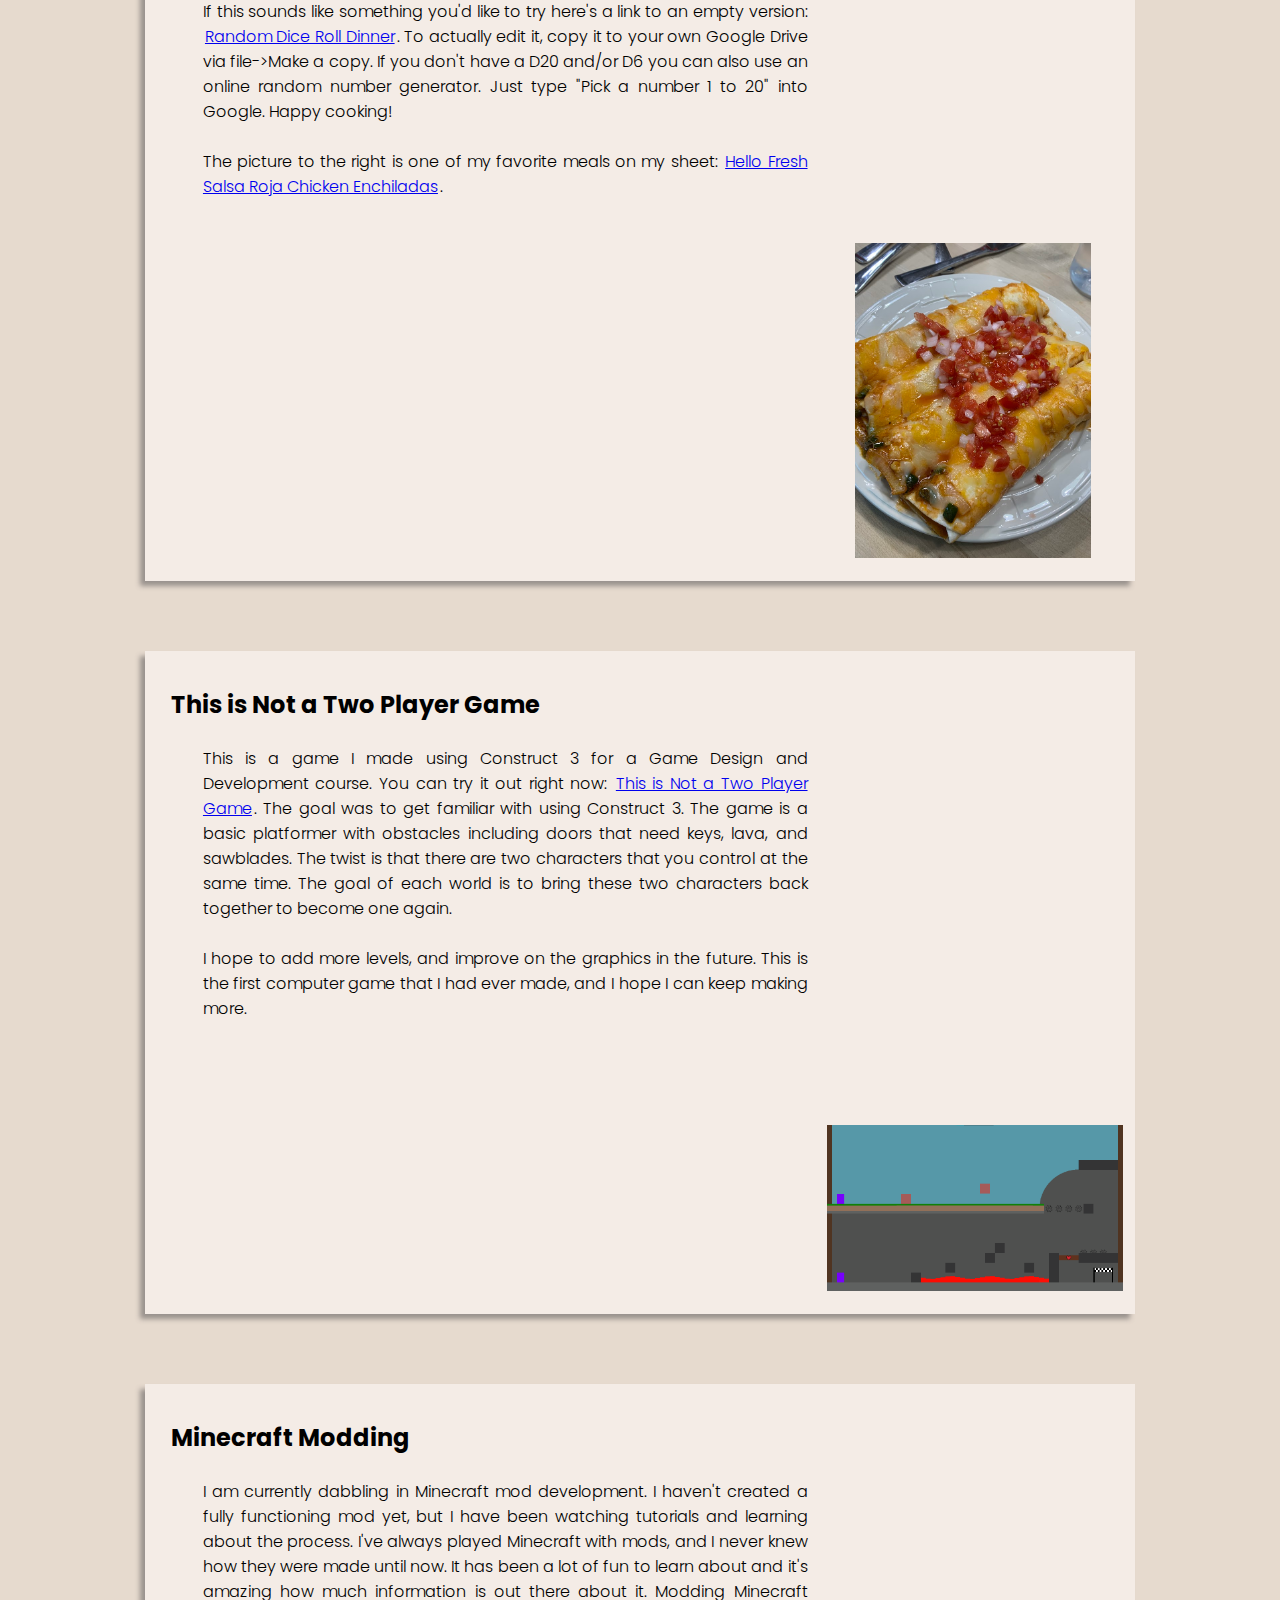
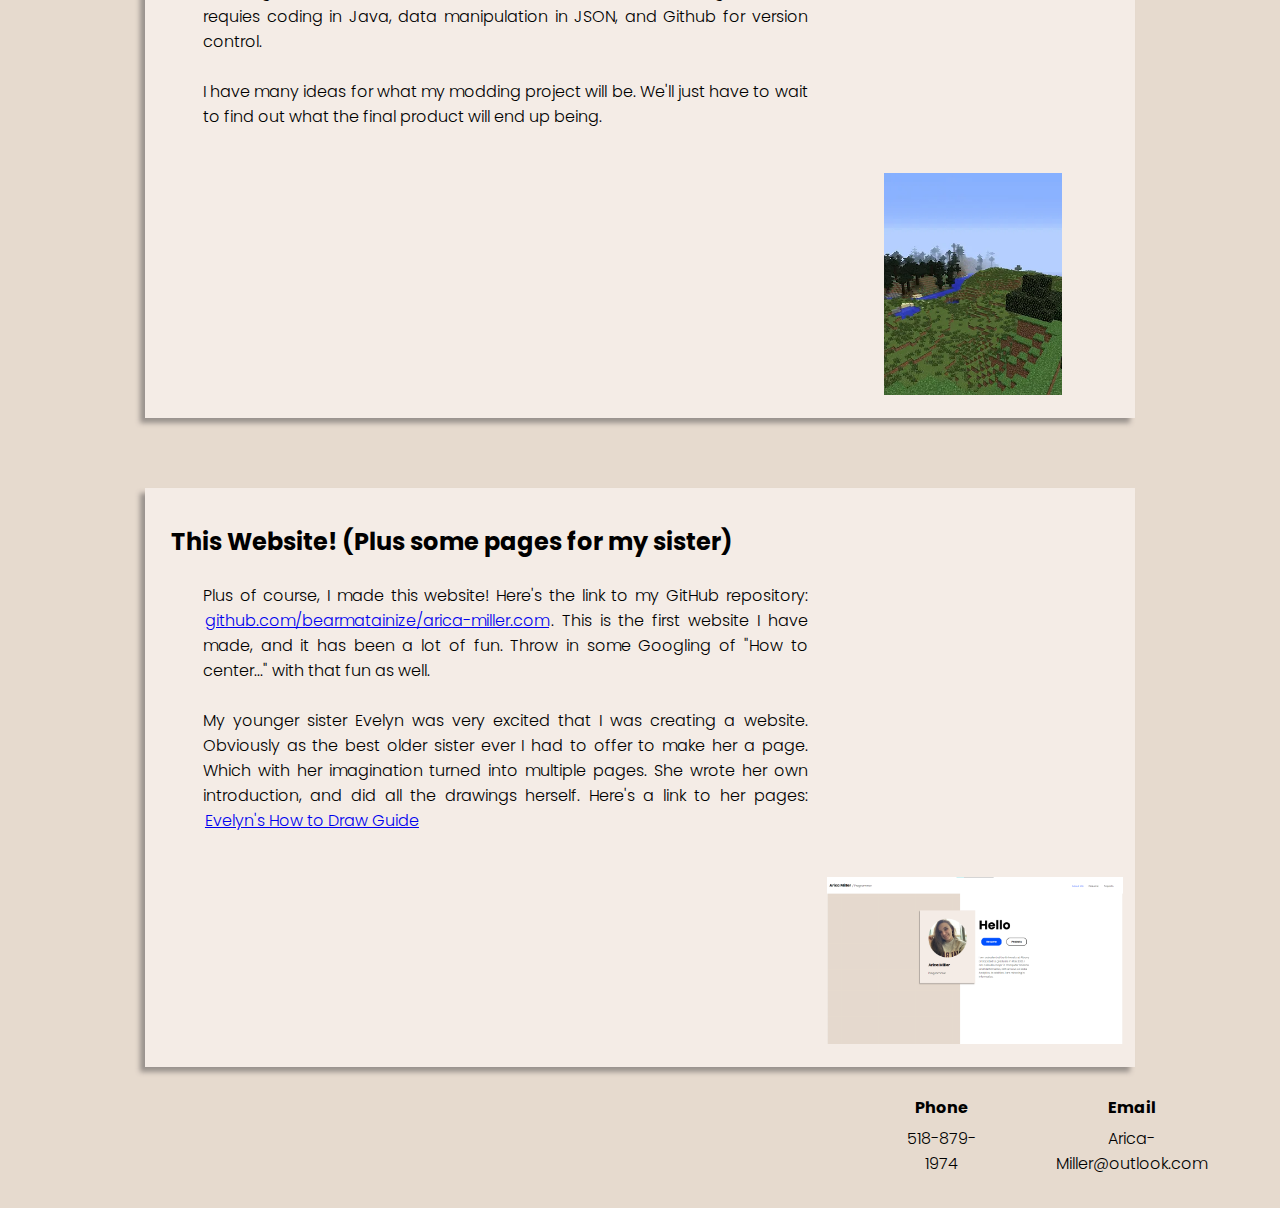
==== commit c02d0859: "Add Evelyn's pages" ====
--- a/Website/projects.html
+++ b/Website/projects.html
@@ -83,7 +83,7 @@
 				</p>
 			</div>
 			<div class="project-image-container">
-				<img src="images/animal-crossing-sheet.png" alt="Screenshot of Paintings section of Animal Crossing google sheet" style="width:100%; margin-top:70px;">
+				<img src="images/animal-crossing-sheet.png" alt="Paintings section of Animal Crossing google sheet" style="width:100%; margin-top:70px;">
 			</div>
 		</section>
 		<section class="box-project">
@@ -119,7 +119,7 @@
 				</p>
 			</div>
 			<div class="project-image-container">
-				<img src="images/this-is-not-a-two-player-game.png" alt="Screenshot of the last level of This is Not a Two Player Game" style="width:100%; margin-top:60px;">
+				<img src="images/this-is-not-a-two-player-game.png" alt="The last level of This is Not a Two Player Game" style="width:100%; margin-top:60px;">
 			</div>
 		</section>
 		<section class="box-project">
@@ -134,7 +134,7 @@
 				</p>
 			</div>
 			<div class="project-image-container">
-				<img src="images/minecraft-screenshot.png" alt="Screenshot of the game Minecraft looking down at a river and spruce forest from the top of a hill" style="width:60%;">
+				<img src="images/minecraft-screenshot.png" alt="Looking down at a river and spruce forest from the top of a hill in Minecraft" style="width:60%;">
 			</div>
 		</section>
 		<section class="box-project">
@@ -144,12 +144,12 @@
 					Plus of course, I made this website! Here's the link to my GitHub repository: <a href="https://github.com/bearmatainize/arica-miller.com" target="_blank" rel="noopener noreferrer">github.com/bearmatainize/arica-miller.com</a>.
 					This is the first website I have made, and it has been a lot of fun. Throw in some Googling of "How to center..." with that fun as well.
 					<br><br>
-					My younger sister Evelyn was very excited that I was creating a website. Obviously as the best older sister ever I had to offer to make her a page. Which with her imagination turned into multiple pages
-					This is a work in progress, and I can't wait to add it here!
+					My younger sister Evelyn was very excited that I was creating a website. Obviously as the best older sister ever I had to offer to make her a page.
+					Which with her imagination turned into multiple pages. She wrote her own introduction, and did all the drawings herself. Here's a link to her pages: <a href="./Evelyn/evelyn-about.html" target="_blank">Evelyn's How to Draw Guide</a>
 				</p>
 			</div>
 			<div class="project-image-container">
-				<img src="images/website-screenshot.png" alt="Screenshot of the About Me page of this website" style="width:100%;">
+				<img src="images/website-screenshot.png" alt="The About Me page of this website" style="width:100%;">
 			</div>
 		</section>
 		
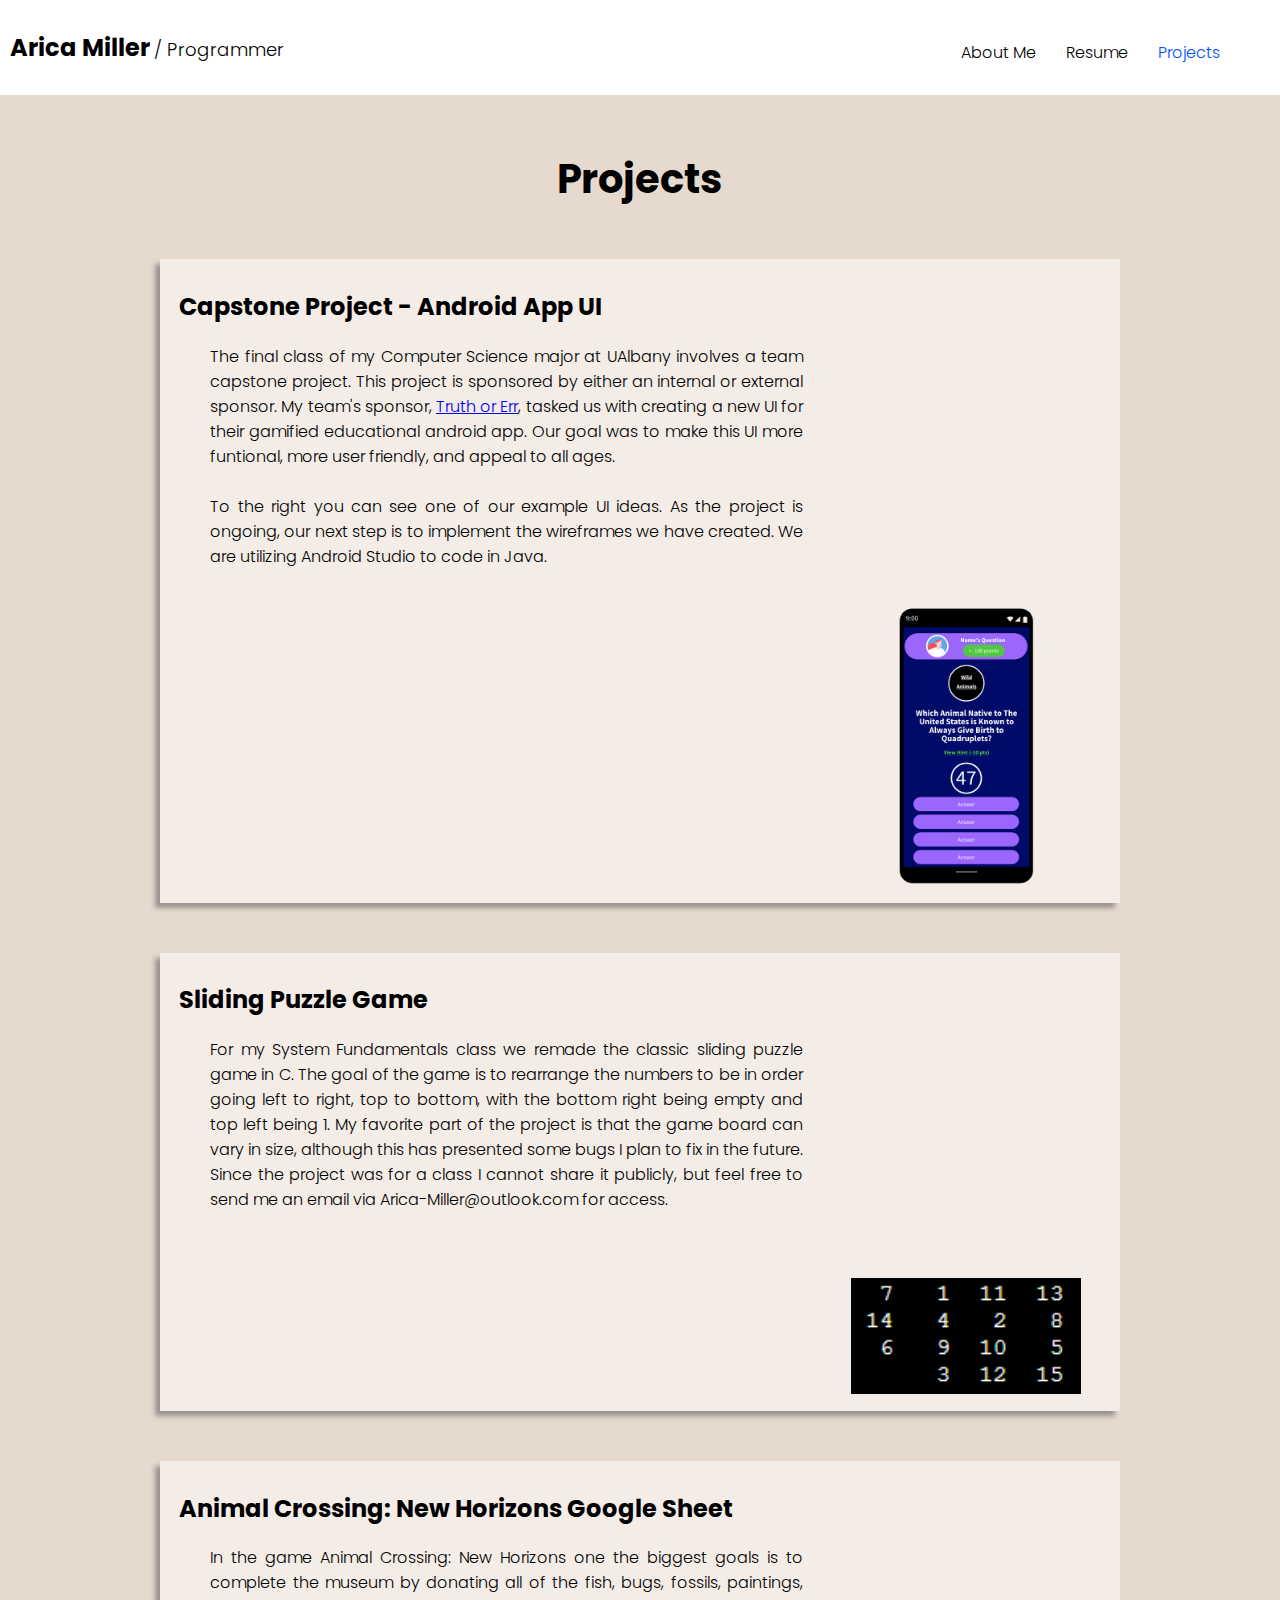
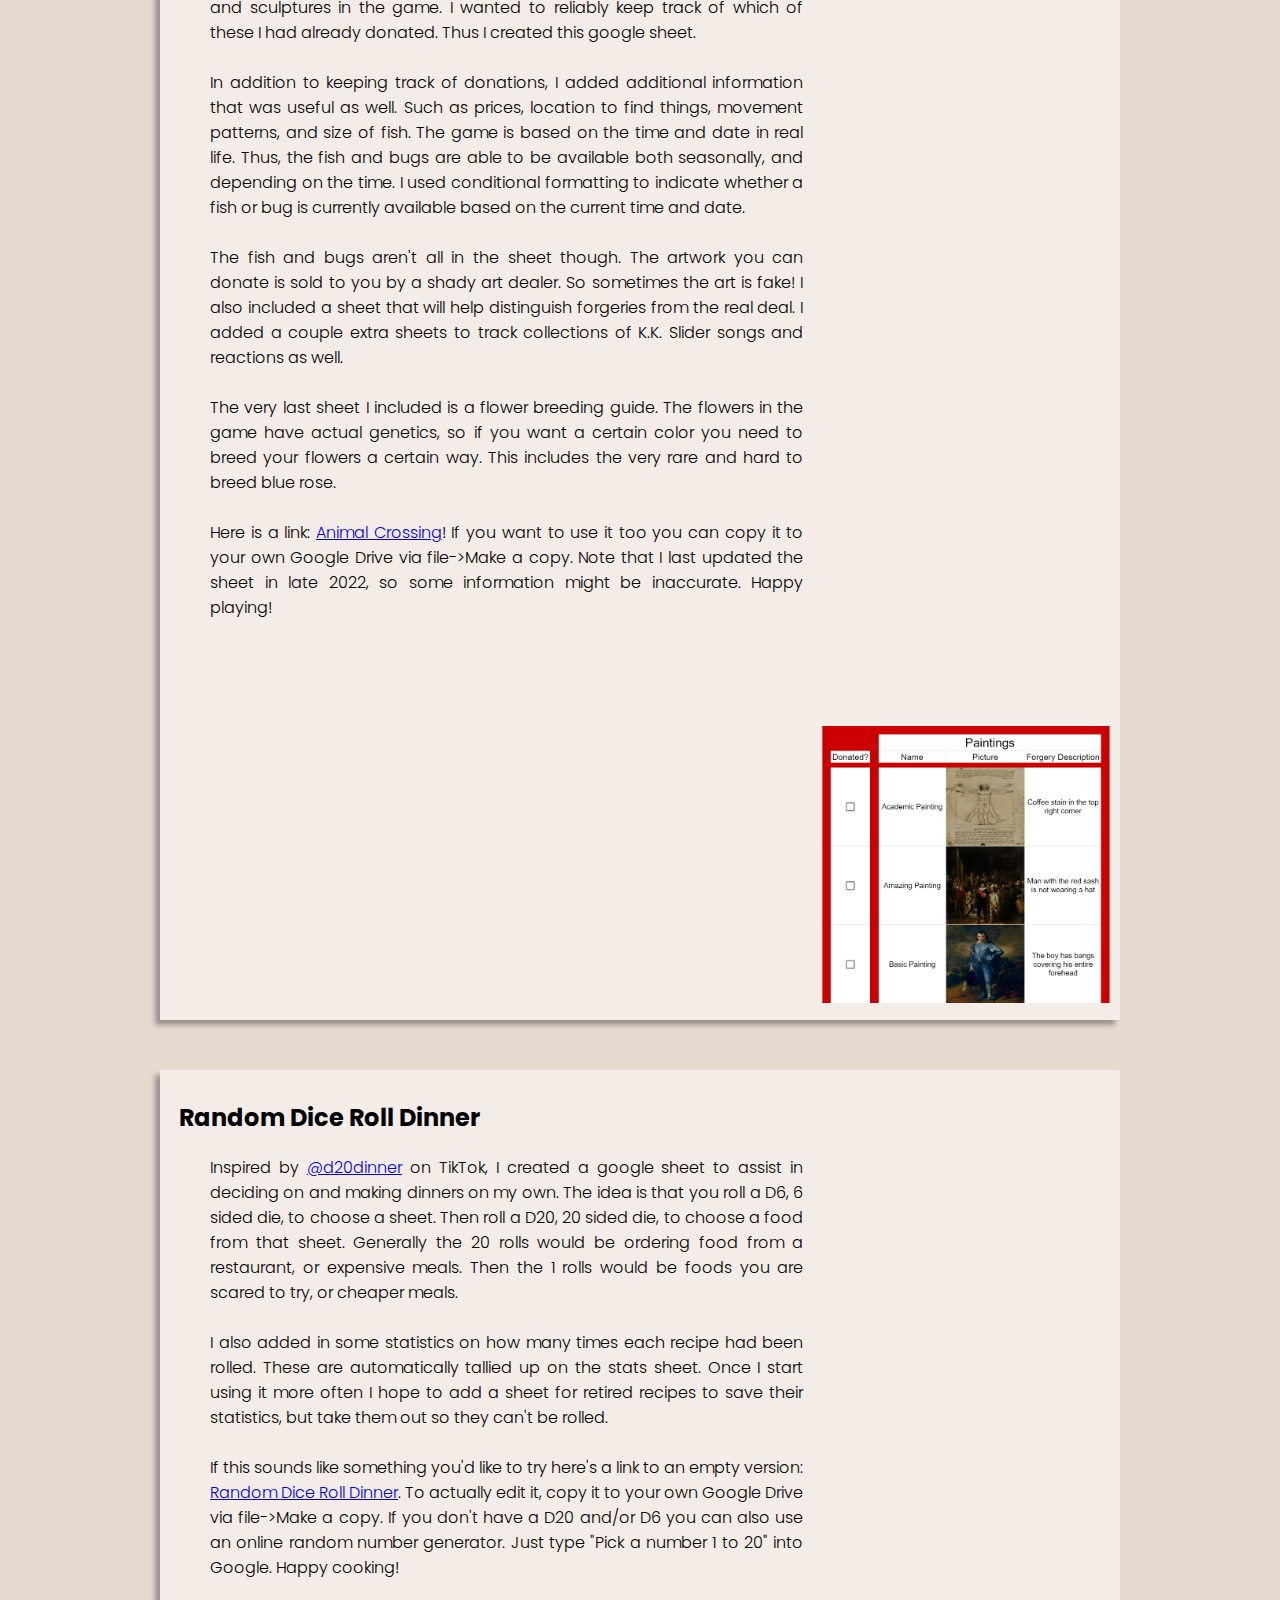
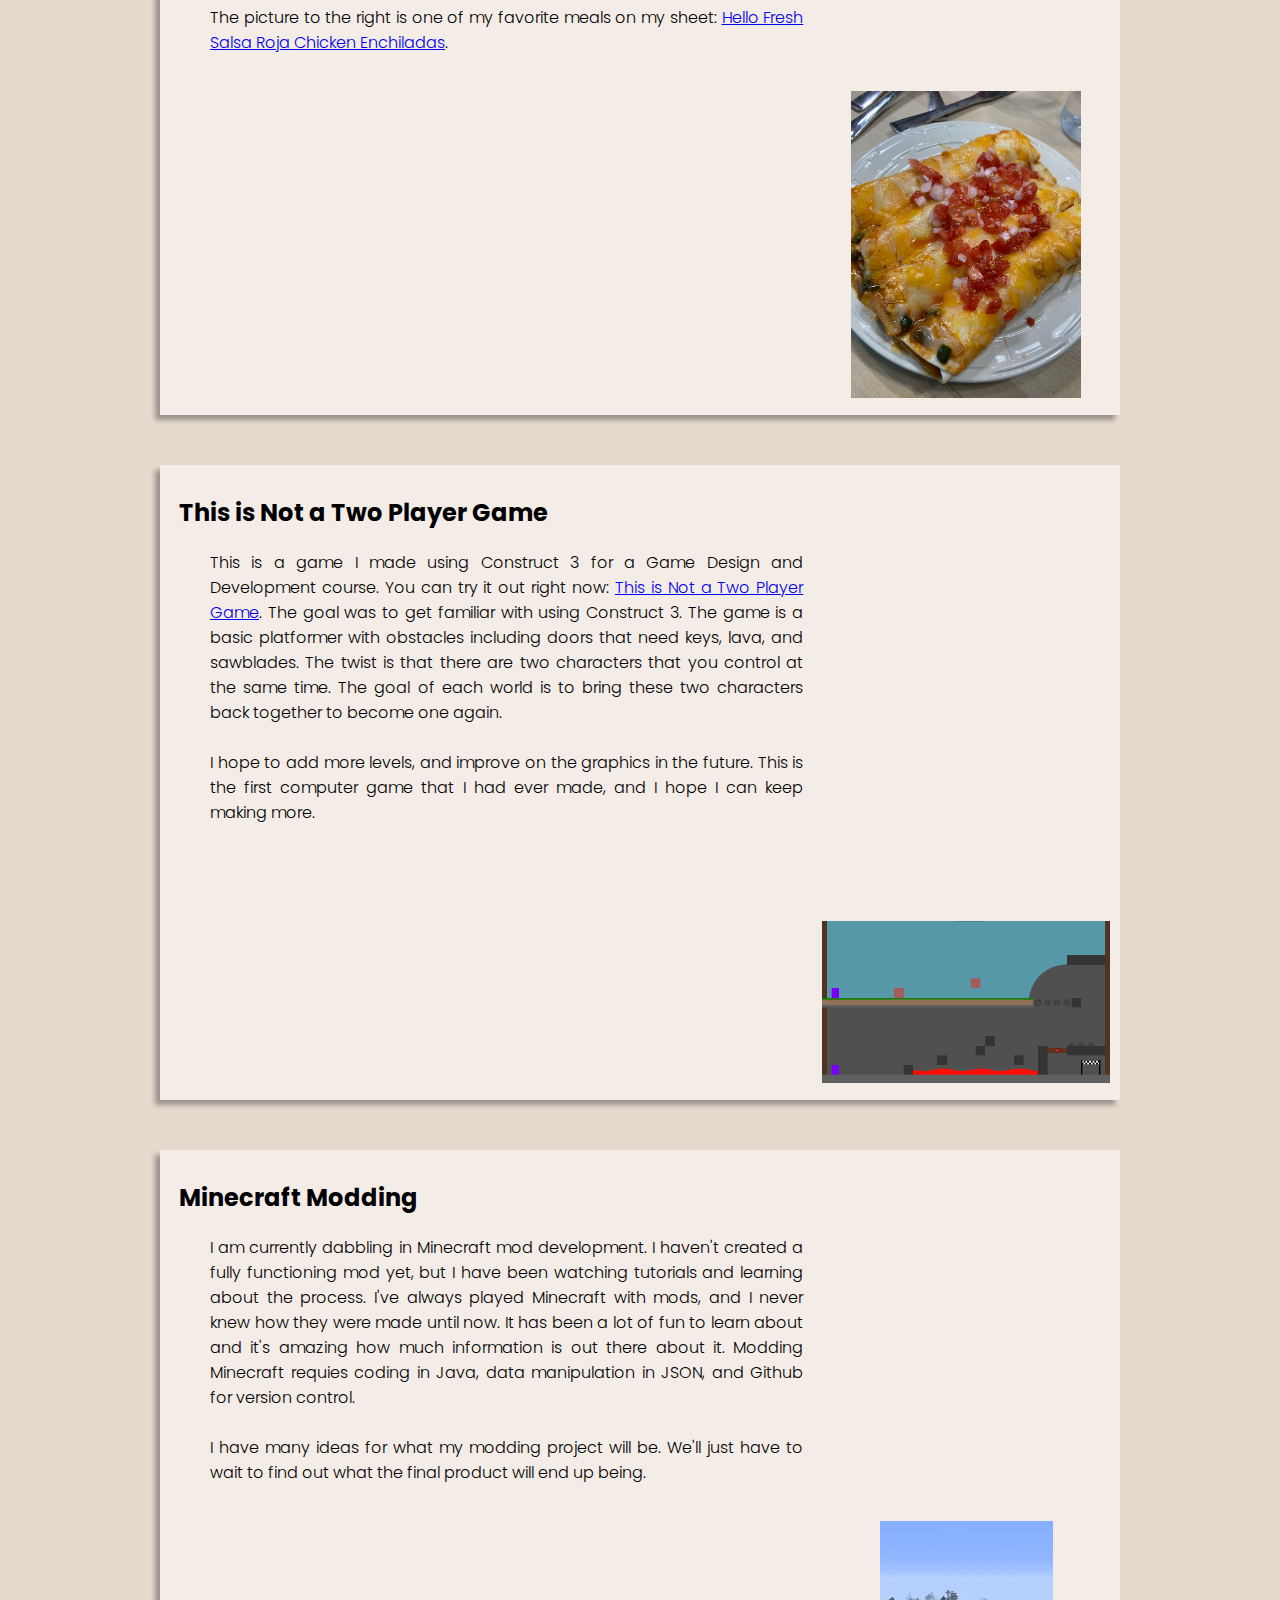
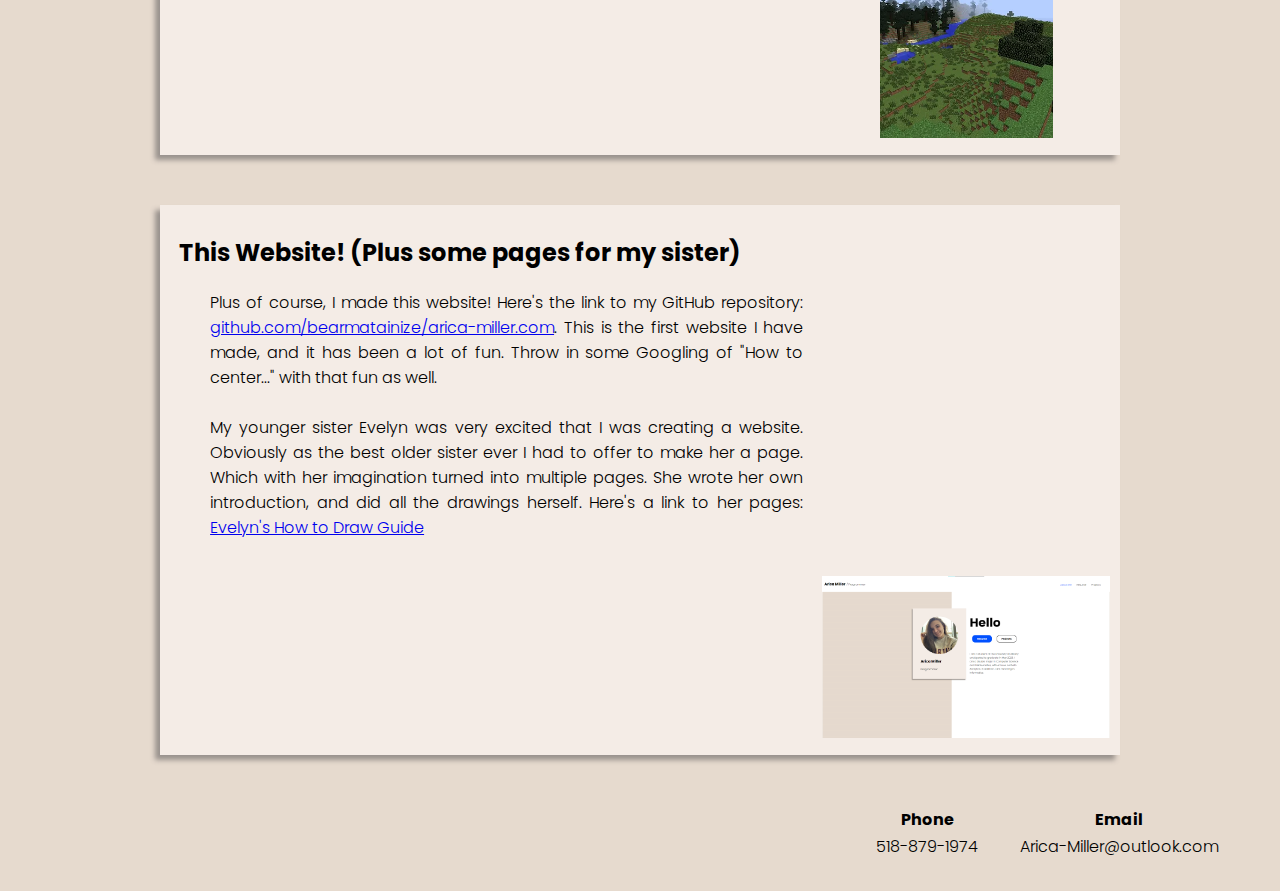
==== commit a388fb72: "added some tags to better fit into non-grid version of the page, added some spacing" ====
--- a/Website/projects.html
+++ b/Website/projects.html
@@ -11,7 +11,7 @@
     <title>Arica Miller</title>
   </head>
   <body>
-	<div class="container">
+
 		<header>
 			<div class="title">
 				<h2 id="topname">
@@ -27,144 +27,151 @@
 				<a href="./projects.html" id="current-page">Projects</a>
 			</nav>
 		</header>
-		<section id="box-projects-title">
+
+		<div class="container">
 			<h2 id="projects">Projects</h2>
-		</section>
-		<section class="box-project">
-			<div class="project-text">
-				<h2>Capstone Project - Android App UI</h2>
-				<p class="project-description">
-					The final class of my Computer Science major at UAlbany involves a team capstone project. This project is sponsored by either an internal or external sponsor.
-					My team's sponsor, <a href="https://truthorerr.org/" target="_blank" rel="noopener noreferrer">Truth or Err</a>, tasked us with creating a new UI for their gamified educational android app.
-					Our goal was to make this UI more funtional, more user friendly, and appeal to all ages.
-					<br><br>
-					To the right you can see one of our example UI ideas. As the project is ongoing, our next step is to implement the wireframes we have created.
-					We are utilizing Android Studio to code in Java.
-				</p>
-			</div>
-			<div class="project-image-container">
-				<img src="images/TruthOrErr-wireframe.png" alt="Wireframe of a question page for Truth or Err" style="width:50%;">
-			</div>
-		</section>
-		<section class="box-project">
-			<div class="project-text">
-				<h2> Sliding Puzzle Game</h2>
-				<p class="project-description">
-					For my System Fundamentals class we remade the classic sliding puzzle game in C.
-					The goal of the game is to rearrange the numbers to be in order going left to right, top to bottom, with the bottom right being empty and top left being 1.
-					My favorite part of the project is that the game board can vary in size, although this has presented some bugs I plan to fix in the future.
-					Since the project was for a class I cannot share it publicly, but feel free to send me an email via Arica-Miller@outlook.com for access.
-				</p>
-			</div>
-			<div class="project-image-container">
-				<img src="images/sliding-puzzle-game-board.png" alt="Game board for sliding puzzle game" style="margin-top:30px; width:80%;">
-			</div>
-		</section>
-		<section class="box-project">
-			<div class="project-text">
-				<h2>Animal Crossing: New Horizons Google Sheet</h2>
-				<p class="project-description">
-					In the game Animal Crossing: New Horizons one the biggest goals is to complete the museum by donating all of the fish, bugs, fossils, paintings, and sculptures in the game.
-					I wanted to reliably keep track of which of these I had already donated. Thus I created this google sheet.
-					<br><br>
-					In addition to keeping track of donations, I added additional information that was useful as well. Such as prices, location to find things, movement patterns, and size of fish.
-					The game is based on the time and date in real life. Thus, the fish and bugs are able to be available both seasonally, and depending on the time.
-					I used conditional formatting to indicate whether a fish or bug is currently available based on the current time and date.
-					<br><br>
-					The fish and bugs aren't all in the sheet though. The artwork you can donate is sold to you by a shady art dealer. So sometimes the art is fake!
-					I also included a sheet that will help distinguish forgeries from the real deal. I added a couple extra sheets to track collections of K.K. Slider songs and reactions as well.
-					<br><br>
-					The very last sheet I included is a flower breeding guide. The flowers in the game have actual genetics, so if you want a certain color you need to breed your flowers a certain way.
-					This includes the very rare and hard to breed blue rose.
-					<br><br>
-					Here is a link: <a href="https://docs.google.com/spreadsheets/d/1pSC53NGLp2ZgjgU9enmAK3IXcfrHKq7s_j_FhqKQTMU/edit?usp=sharing" target="_blank" rel="noopener noreferrer">Animal Crossing</a>!
-					If you want to use it too you can copy it to your own Google Drive via file->Make a copy.
-					Note that I last updated the sheet in late 2022, so some information might be inaccurate. Happy playing!
-				</p>
-			</div>
-			<div class="project-image-container">
-				<img src="images/animal-crossing-sheet.png" alt="Paintings section of Animal Crossing google sheet" style="width:100%; margin-top:70px;">
-			</div>
-		</section>
-		<section class="box-project">
-			<div class="project-text">
-				<h2>Random Dice Roll Dinner</h2>
-				<p class="project-description">
-					Inspired by <a href="https://www.tiktok.com/@d20dinner?lang=en" target="_blank" rel="noopener noreferrer">@d20dinner</a> on TikTok, I created a google sheet to assist in deciding on and making dinners on my own.
-					The idea is that you roll a D6, 6 sided die, to choose a sheet. Then roll a D20, 20 sided die, to choose a food from that sheet.
-					Generally the 20 rolls would be ordering food from a restaurant, or expensive meals. Then the 1 rolls would be foods you are scared to try, or cheaper meals.
-					<br><br>
-					I also added in some statistics on how many times each recipe had been rolled. These are automatically tallied up on the stats sheet.
-					Once I start using it more often I hope to add a sheet for retired recipes to save their statistics, but take them out so they can't be rolled.
-					<br><br>
-					If this sounds like something you'd like to try here's a link to an empty version: <a href="https://docs.google.com/spreadsheets/d/1fS0qRtc1ULJYpjkQgB1A0zQXXHNlNWQNMbesZFIysmg/edit?usp=sharing" target="_blank" rel="noopener noreferrer">Random Dice Roll Dinner</a>.
-					To actually edit it, copy it to your own Google Drive via file->Make a copy. If you don't have a D20 and/or D6 you can also use an online random number generator. Just type "Pick a number 1 to 20" into Google. Happy cooking!
-					<br><br>
-					The picture to the right is one of my favorite meals on my sheet: <a href="https://www.hellofresh.com/recipes/salsa-roja-chicken-enchiladas-61e6fe0daa7a5e111e2e99ca" target="_blank" rel="noopener noreferrer">Hello Fresh Salsa Roja Chicken Enchiladas</a>.
-				</p>
-			</div>
-			<div class="project-image-container">
-				<img src="images/enchiladas.JPG" alt="Enchiladas on a plate" style="width:80%;">
-			</div>
-		</section>
-		<section class="box-project">
-			<div class="project-text">
-				<h2>This is Not a Two Player Game</h2>
-				<p class="project-description">
-					This is a game I made using Construct 3 for a Game Design and Development course. You can try it out right now: <a href="This is Not a Two Player Game/index.html" target="_blank" rel="noopener noreferrer">This is Not a Two Player Game</a>.
-					The goal was to get familiar with using Construct 3. The game is a basic platformer with obstacles including doors that need keys, lava, and sawblades.
-					The twist is that there are two characters that you control at the same time. The goal of each world is to bring these two characters back together to become one again.
-					<br><br>
-					I hope to add more levels, and improve on the graphics in the future. This is the first computer game that I had ever made, and I hope I can keep making more.
-				</p>
-			</div>
-			<div class="project-image-container">
-				<img src="images/this-is-not-a-two-player-game.png" alt="The last level of This is Not a Two Player Game" style="width:100%; margin-top:60px;">
-			</div>
-		</section>
-		<section class="box-project">
-			<div class="project-text">
-				<h2>Minecraft Modding</h2>
-				<p class="project-description">
-					I am currently dabbling in Minecraft mod development. I haven't created a fully functioning mod yet, but I have been watching tutorials and learning about the process.
-					I've always played Minecraft with mods, and I never knew how they were made until now. It has been a lot of fun to learn about and it's amazing how much information is out there about it.
-					Modding Minecraft requies coding in Java, data manipulation in JSON, and Github for version control.
-					<br><br>
-					I have many ideas for what my modding project will be. We'll just have to wait to find out what the final product will end up being.
-				</p>
-			</div>
-			<div class="project-image-container">
-				<img src="images/minecraft-screenshot.png" alt="Looking down at a river and spruce forest from the top of a hill in Minecraft" style="width:60%;">
-			</div>
-		</section>
-		<section class="box-project">
-			<div class="project-text">
-				<h2>This Website! (Plus some pages for my sister)</h2>
-				<p class="project-description">
-					Plus of course, I made this website! Here's the link to my GitHub repository: <a href="https://github.com/bearmatainize/arica-miller.com" target="_blank" rel="noopener noreferrer">github.com/bearmatainize/arica-miller.com</a>.
-					This is the first website I have made, and it has been a lot of fun. Throw in some Googling of "How to center..." with that fun as well.
-					<br><br>
-					My younger sister Evelyn was very excited that I was creating a website. Obviously as the best older sister ever I had to offer to make her a page.
-					Which with her imagination turned into multiple pages. She wrote her own introduction, and did all the drawings herself. Here's a link to her pages: <a href="./Evelyn/evelyn-about.html" target="_blank">Evelyn's How to Draw Guide</a>
-				</p>
-			</div>
-			<div class="project-image-container">
-				<img src="images/website-screenshot.png" alt="The About Me page of this website" style="width:100%;">
-			</div>
-		</section>
 		
-		<footer>
-			<table class="footer-table">
-				<tr>
-					<td><strong>Phone</strong></td>
-					<td><strong>Email</strong></td>
-				</tr>
-				<tr>
-					<td>518-879-1974</td>
-					<td>Arica-Miller@outlook.com</td>
-				</tr>
-			</table>
-		</footer>
-	</div>
+			<section class="box-project">
+				<div class="project-text">
+					<h2>Capstone Project - Android App UI</h2>
+					<p class="project-description">
+						The final class of my Computer Science major at UAlbany involves a team capstone project. This project is sponsored by either an internal or external sponsor.
+						My team's sponsor, <a href="https://truthorerr.org/" target="_blank" rel="noopener noreferrer">Truth or Err</a>, tasked us with creating a new UI for their gamified educational android app.
+						Our goal was to make this UI more funtional, more user friendly, and appeal to all ages.
+						<br><br>
+						To the right you can see one of our example UI ideas. As the project is ongoing, our next step is to implement the wireframes we have created.
+						We are utilizing Android Studio to code in Java.
+					</p>
+				</div>
+				<div class="project-image-container">
+					<img src="images/TruthOrErr-wireframe.png" alt="Wireframe of a question page for Truth or Err" style="width:50%;">
+				</div>
+			</section>
+
+			<section class="box-project">
+				<div class="project-text">
+					<h2> Sliding Puzzle Game</h2>
+					<p class="project-description">
+						For my System Fundamentals class we remade the classic sliding puzzle game in C.
+						The goal of the game is to rearrange the numbers to be in order going left to right, top to bottom, with the bottom right being empty and top left being 1.
+						My favorite part of the project is that the game board can vary in size, although this has presented some bugs I plan to fix in the future.
+						Since the project was for a class I cannot share it publicly, but feel free to send me an email via Arica-Miller@outlook.com for access.
+					</p>
+				</div>
+				<div class="project-image-container">
+					<img src="images/sliding-puzzle-game-board.png" alt="Game board for sliding puzzle game" style="margin-top:30px; width:80%;">
+				</div>
+			</section>
+
+			<section class="box-project">
+				<div class="project-text">
+					<h2>Animal Crossing: New Horizons Google Sheet</h2>
+					<p class="project-description">
+						In the game Animal Crossing: New Horizons one the biggest goals is to complete the museum by donating all of the fish, bugs, fossils, paintings, and sculptures in the game.
+						I wanted to reliably keep track of which of these I had already donated. Thus I created this google sheet.
+						<br><br>
+						In addition to keeping track of donations, I added additional information that was useful as well. Such as prices, location to find things, movement patterns, and size of fish.
+						The game is based on the time and date in real life. Thus, the fish and bugs are able to be available both seasonally, and depending on the time.
+						I used conditional formatting to indicate whether a fish or bug is currently available based on the current time and date.
+						<br><br>
+						The fish and bugs aren't all in the sheet though. The artwork you can donate is sold to you by a shady art dealer. So sometimes the art is fake!
+						I also included a sheet that will help distinguish forgeries from the real deal. I added a couple extra sheets to track collections of K.K. Slider songs and reactions as well.
+						<br><br>
+						The very last sheet I included is a flower breeding guide. The flowers in the game have actual genetics, so if you want a certain color you need to breed your flowers a certain way.
+						This includes the very rare and hard to breed blue rose.
+						<br><br>
+						Here is a link: <a href="https://docs.google.com/spreadsheets/d/1pSC53NGLp2ZgjgU9enmAK3IXcfrHKq7s_j_FhqKQTMU/edit?usp=sharing" target="_blank" rel="noopener noreferrer">Animal Crossing</a>!
+						If you want to use it too you can copy it to your own Google Drive via file->Make a copy.
+						Note that I last updated the sheet in late 2022, so some information might be inaccurate. Happy playing!
+					</p>
+				</div>
+				<div class="project-image-container">
+					<img src="images/animal-crossing-sheet.png" alt="Paintings section of Animal Crossing google sheet" style="width:100%; margin-top:70px;">
+				</div>
+			</section>
+
+			<section class="box-project">
+				<div class="project-text">
+					<h2>Random Dice Roll Dinner</h2>
+					<p class="project-description">
+						Inspired by <a href="https://www.tiktok.com/@d20dinner?lang=en" target="_blank" rel="noopener noreferrer">@d20dinner</a> on TikTok, I created a google sheet to assist in deciding on and making dinners on my own.
+						The idea is that you roll a D6, 6 sided die, to choose a sheet. Then roll a D20, 20 sided die, to choose a food from that sheet.
+						Generally the 20 rolls would be ordering food from a restaurant, or expensive meals. Then the 1 rolls would be foods you are scared to try, or cheaper meals.
+						<br><br>
+						I also added in some statistics on how many times each recipe had been rolled. These are automatically tallied up on the stats sheet.
+						Once I start using it more often I hope to add a sheet for retired recipes to save their statistics, but take them out so they can't be rolled.
+						<br><br>
+						If this sounds like something you'd like to try here's a link to an empty version: <a href="https://docs.google.com/spreadsheets/d/1fS0qRtc1ULJYpjkQgB1A0zQXXHNlNWQNMbesZFIysmg/edit?usp=sharing" target="_blank" rel="noopener noreferrer">Random Dice Roll Dinner</a>.
+						To actually edit it, copy it to your own Google Drive via file->Make a copy. If you don't have a D20 and/or D6 you can also use an online random number generator. Just type "Pick a number 1 to 20" into Google. Happy cooking!
+						<br><br>
+						The picture to the right is one of my favorite meals on my sheet: <a href="https://www.hellofresh.com/recipes/salsa-roja-chicken-enchiladas-61e6fe0daa7a5e111e2e99ca" target="_blank" rel="noopener noreferrer">Hello Fresh Salsa Roja Chicken Enchiladas</a>.
+					</p>
+				</div>
+				<div class="project-image-container">
+					<img src="images/enchiladas.JPG" alt="Enchiladas on a plate" style="width:80%;">
+				</div>
+			</section>
+
+			<section class="box-project">
+				<div class="project-text">
+					<h2>This is Not a Two Player Game</h2>
+					<p class="project-description">
+						This is a game I made using Construct 3 for a Game Design and Development course. You can try it out right now: <a href="This is Not a Two Player Game/index.html" target="_blank" rel="noopener noreferrer">This is Not a Two Player Game</a>.
+						The goal was to get familiar with using Construct 3. The game is a basic platformer with obstacles including doors that need keys, lava, and sawblades.
+						The twist is that there are two characters that you control at the same time. The goal of each world is to bring these two characters back together to become one again.
+						<br><br>
+						I hope to add more levels, and improve on the graphics in the future. This is the first computer game that I had ever made, and I hope I can keep making more.
+					</p>
+				</div>
+				<div class="project-image-container">
+					<img src="images/this-is-not-a-two-player-game.png" alt="The last level of This is Not a Two Player Game" style="width:100%; margin-top:60px;">
+				</div>
+			</section>
+
+			<section class="box-project">
+				<div class="project-text">
+					<h2>Minecraft Modding</h2>
+					<p class="project-description">
+						I am currently dabbling in Minecraft mod development. I haven't created a fully functioning mod yet, but I have been watching tutorials and learning about the process.
+						I've always played Minecraft with mods, and I never knew how they were made until now. It has been a lot of fun to learn about and it's amazing how much information is out there about it.
+						Modding Minecraft requies coding in Java, data manipulation in JSON, and Github for version control.
+						<br><br>
+						I have many ideas for what my modding project will be. We'll just have to wait to find out what the final product will end up being.
+					</p>
+				</div>
+				<div class="project-image-container">
+					<img src="images/minecraft-screenshot.png" alt="Looking down at a river and spruce forest from the top of a hill in Minecraft" style="width:60%;">
+				</div>
+			</section>
+			
+			<section class="box-project">
+				<div class="project-text">
+					<h2>This Website! (Plus some pages for my sister)</h2>
+					<p class="project-description">
+						Plus of course, I made this website! Here's the link to my GitHub repository: <a href="https://github.com/bearmatainize/arica-miller.com" target="_blank" rel="noopener noreferrer">github.com/bearmatainize/arica-miller.com</a>.
+						This is the first website I have made, and it has been a lot of fun. Throw in some Googling of "How to center..." with that fun as well.
+						<br><br>
+						My younger sister Evelyn was very excited that I was creating a website. Obviously as the best older sister ever I had to offer to make her a page.
+						Which with her imagination turned into multiple pages. She wrote her own introduction, and did all the drawings herself. Here's a link to her pages: <a href="./Evelyn/evelyn-about.html" target="_blank">Evelyn's How to Draw Guide</a>
+					</p>
+				</div>
+				<div class="project-image-container">
+					<img src="images/website-screenshot.png" alt="The About Me page of this website" style="width:100%;">
+				</div>
+			</section>
+			
+			<footer>
+				<table class="footer-table">
+					<tr>
+						<td><strong>Phone</strong></td>
+						<td><strong>Email</strong></td>
+					</tr>
+					<tr>
+						<td>518-879-1974</td>
+						<td>Arica-Miller@outlook.com</td>
+					</tr>
+				</table>
+			</footer>
+		</div>
   </body>
 </html>--- a/Website/styles/styles.css
+++ b/Website/styles/styles.css
@@ -1,15 +1,75 @@
+/*
+*****************************
+|	    GENERIC STYLES       |
+*****************************
+*/
 
 * {
-	border: solid rgba(255, 0, 0, 0) 2px;
 	font-family: Poppins, Arial, sans-serif;
 	font-weight: 300;
 }
 
+body {
+	height: 100vh;
+	background: #e6dace;
+}
+
+h1 {
+	font-size: 80px;
+	font-weight: 700;
+	margin-bottom: 10px;
+	margin-top: 30px;
+}
+
+h2 {
+	font-weight: bold;
+}
+
+div {
+	padding:10px;
+}
+
+strong {
+	font-weight: bold;
+}
+
+span {
+	font-size: 18px;
+}
+
+a:visited {
+	color: black;
+}
+
+/*
+*****************************
+|	    HEADER STYLES       |
+*****************************
+*/
+
+header {
+	background-color: white;
+	position: fixed;
+	top: 0;
+	width: 100%;
+	left: 0;
+}
+
+
+.title {
+	display: inline-block;
+}
+
+
+#topname {
+	display: inline-block;
+}
+
 nav a {
 	padding: 10px;
-	list-style:none;
-	text-decoration:none;
-	color:black;
+	list-style: none;
+	text-decoration: none;
+	color: black;
 }
 
 nav {
@@ -26,177 +86,15 @@
 	color: #0050ff;
 }
 
-div {
-	padding:10px;
-}
-
-h1 {
-	font-size: 80px;
-	font-weight: 700;
-	margin-bottom: 10px;
-	margin-top: 30px;
-}
-
-h2 {
-	font-weight: bold;
-}
-
-strong {
-	font-weight: bold;
-}
-
-#image-me {
-	border-radius:50% 50% 50% 50% / 50% 50% 50% 50%;
-}
-
-#resume-button {
-	background-color: #0050ff;
-	color: white;
-	border-radius: 20px;
-	padding: 10px 30px;
-	text-decoration: none;
-	margin: auto;
-	font-weight: bold;
-}
-
-#projects-button {
-	background-color: white;
-	border: 2px solid black;
-	border-radius: 20px;
-	padding: 10px 30px;
-	text-decoration: none;
-	margin: auto;
-	font-weight: bold;
-}
-
-a:visited {
-	color: black;
-}
-
-.project-description a:visited {
-	color: #0000EE;
-}
-
-.container {
-	display: grid;
-	grid-template-columns: 1fr .4fr .6fr 1fr;
-	gap: 20px;
-}
-
-header {
-	grid-column: 1/5;
-	grid-row: 1/2;
-	background-color: white;
-	position: fixed;
-	top: 0;
-	width: 100%;
-	left: 0;
-	z-index: 1;
-}
-
-#topname {
-	display: inline-block;
-}
-
-.title {
-	display: inline-block;
-}
-
-.box-me {
-	grid-column:2/3;
-	grid-row:2/4;
-	padding:50px;
-	background-color: #f4ece6;
-	box-shadow: #99928d -5px 5px 5px;
-	position: relative;
-	top: 100px;
-}
-
-span {
-	font-size: 18px;
-}
-
-.box-project {
-	grid-column:1/5;
-	width: 80%;
-	margin: auto;
-	background-color: #f4ece6;
-	box-shadow: #99928d -5px 5px 5px;
-	position: relative;
-	margin-top: 50px;
-	text-align: left;
-}
-
-#box-projects-title {
-	grid-column:1/5;
-	position: relative;
-	top: 100px;
-	text-align: center;
-	margin-bottom: 40px;
-}
-
-#projects {
-	font-size: 40px;
-}
-
-.project-text {
-	width: 65%;
-	float: left;
-	padding-left: 2%;
-}
-
-.project-description {
-	text-align: justify;
-	padding-left: 5%;
-}
-
-.project-image-container {
-	width: 30%;
-	float: right;
-	text-align: center;
-}
-
-.buttons {
-    display: flex;
-    gap: 20px;
-}
-
-.introduction {
-	grid-column:3/4;
-	grid-row:2/3;
-	position: relative;
-	top: 100px;
-}
-
-.intro-paragraph {
-	grid-column:3/4;
-	grid-row:3/4;
-	position: relative;
-	top: 100px;
-}
-
-footer {
-	position: relative;
-	grid-column: 4/5;
-}
-
-.footer-table {
-	margin-right: 0px;
-	margin-left: auto;
-}
-
-td {
-	text-align: center;
-	padding: 0 20px;
-}
-
-tr {
-	text-align: center;
-}
+/*
+*****************************
+|  ABOUT ME CONTENT STYLES  |
+*****************************
+*/
 
 #about-body {
-	overflow: hidden;
-	min-height: 100vh;
+	overflow: auto;
+	height: 97vh;
 	background: linear-gradient(
 		to right,
 		#e6dace 0%,
@@ -204,9 +102,144 @@
 		#ffffff 4%,
 		#ffffff 100%
 	);
-}
-
-body {
-	min-height: 100vh;
-	background: #e6dace;
-}+	display: flex;
+	flex-direction: column;
+}
+
+.container {
+	flex: 1 0 auto;
+	max-width: 95%;
+	margin: auto;
+	margin-top: 106px;
+	overflow: auto;
+}
+
+.main-content {
+	display: flex;
+	max-width: 50%;
+	justify-content: center;
+	margin: auto;
+	margin-bottom: 5vh;
+	margin-top: 5vh;
+	padding-left: 8vw;
+	padding-top: 4vh;
+	gap: 20px;
+}
+
+.box-me {
+	padding:50px;
+	background-color: #f4ece6;
+	box-shadow: #99928d -5px 5px 5px;
+	top: 100px;
+}
+
+#image-me {
+	border-radius:50% 50% 50% 50% / 50% 50% 50% 50%;
+}
+
+#resume-button {
+	background-color: #0050ff;
+	color: white;
+	border-radius: 20px;
+	padding: 10px 30px;
+	text-decoration: none;
+	margin: auto;
+	font-weight: bold;
+}
+
+#projects-button {
+	background-color: white;
+	border: 2px solid black;
+	border-radius: 20px;
+	padding: 10px 30px;
+	text-decoration: none;
+	margin: auto;
+	font-weight: bold;
+}
+
+.intro-paragraph {
+	margin-top: 3vh;
+	margin-right: 8vw;
+}
+
+.buttons {
+    display: flex;
+    gap: 10px;
+}
+
+#resume-button {
+	margin: 2px 5px;
+}
+
+#projects-button {
+	margin: 2px 5px;
+}
+
+
+/*
+*****************************
+|	   PROJECTS STYLES      |
+*****************************
+*/
+
+.project-description a:visited {
+	color: #0000EE;
+}
+
+.box-project {
+	width: 80%;
+	margin: auto;
+	margin-top: 50px;
+	margin-bottom: 50px;
+	background-color: #f4ece6;
+	box-shadow: #99928d -5px 5px 5px;
+	overflow: auto;
+}
+
+#projects {
+	text-align: center;
+	margin-bottom: 40px;
+	font-size: 40px;
+}
+
+.project-text {
+	width: 65%;
+	float: left;
+	padding-left: 2%;
+}
+
+.project-description {
+	text-align: justify;
+	padding-left: 5%;
+}
+
+.project-image-container {
+	width: 30%;
+	float: right;
+	text-align: center;
+}
+
+/*
+*****************************
+|	    FOOTER STYLES       |
+*****************************
+*/
+
+footer {
+	flex-shrink: 0;
+	margin-bottom: 20px;
+}
+
+.footer-table {
+	margin-right: 0px;
+	margin-left: auto;
+}
+
+td {
+	text-align: center;
+	padding: 0 20px;
+}
+
+tr {
+	text-align: center;
+}
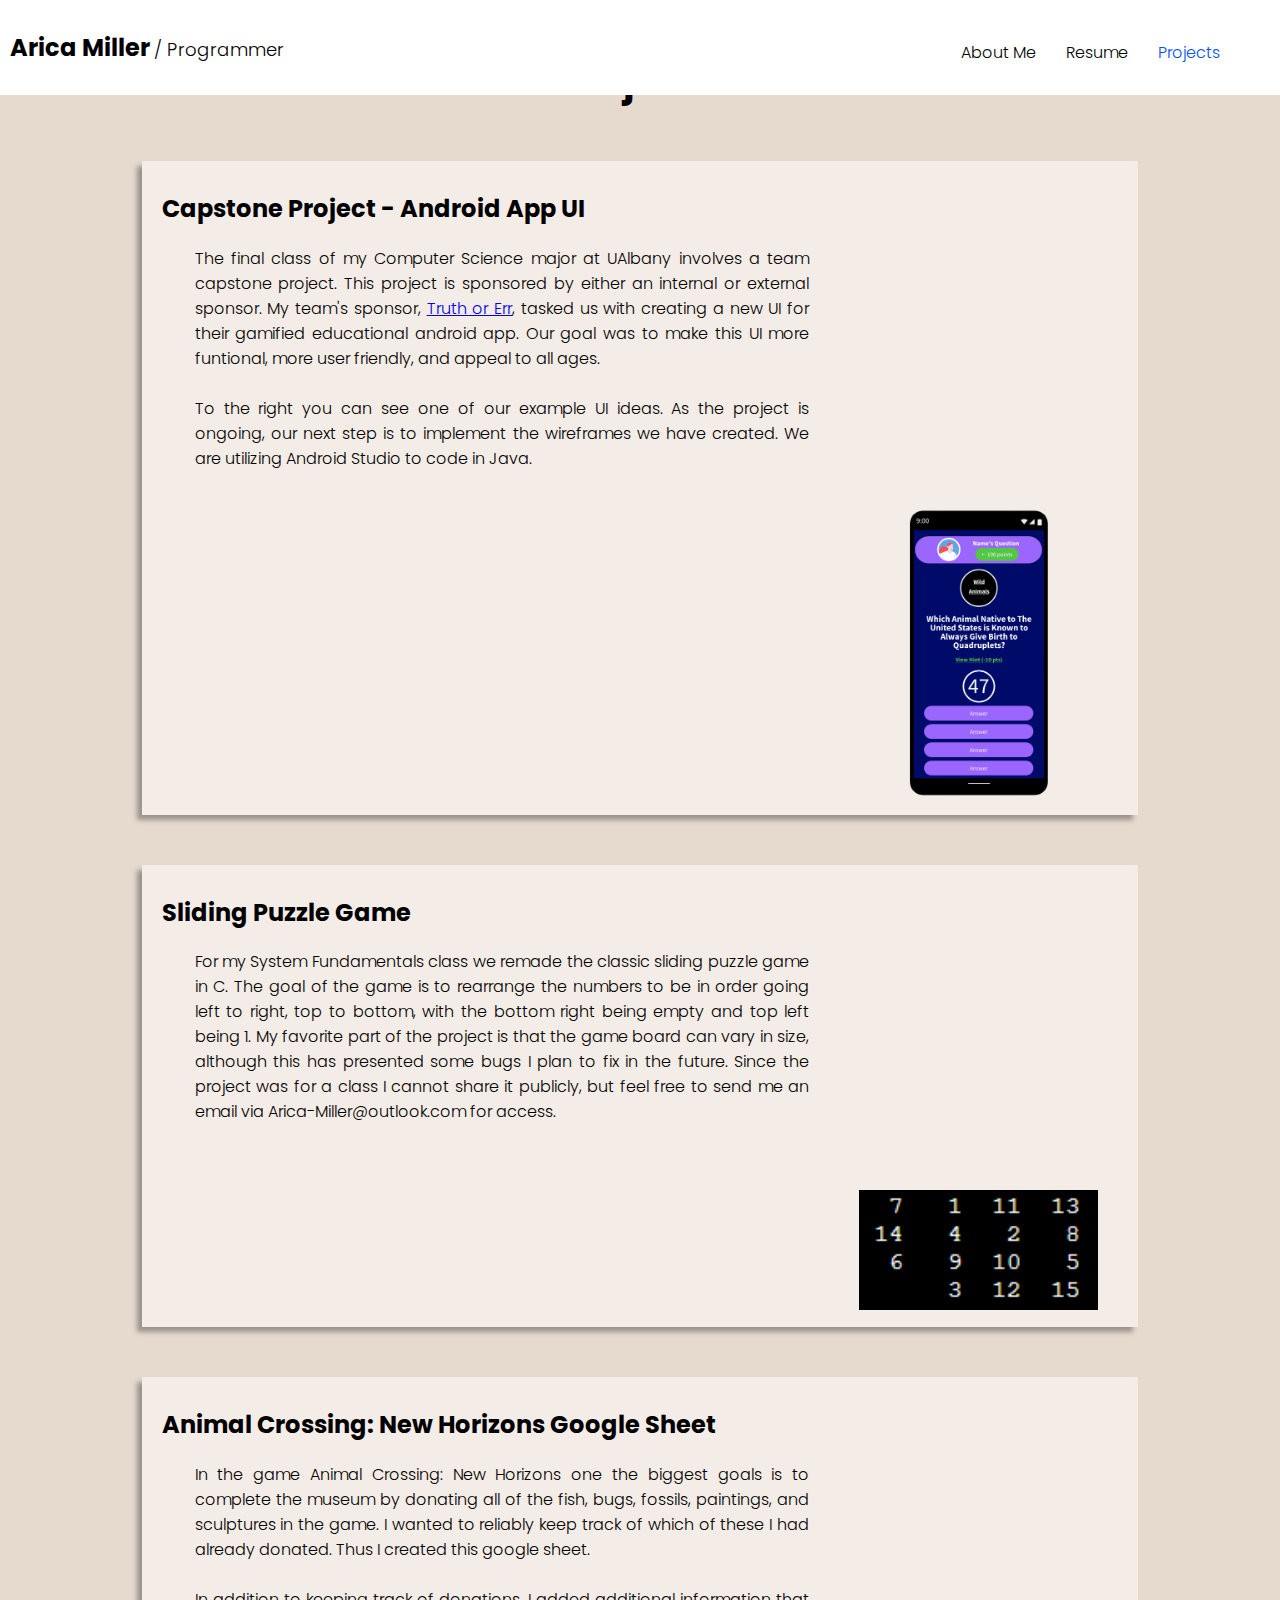
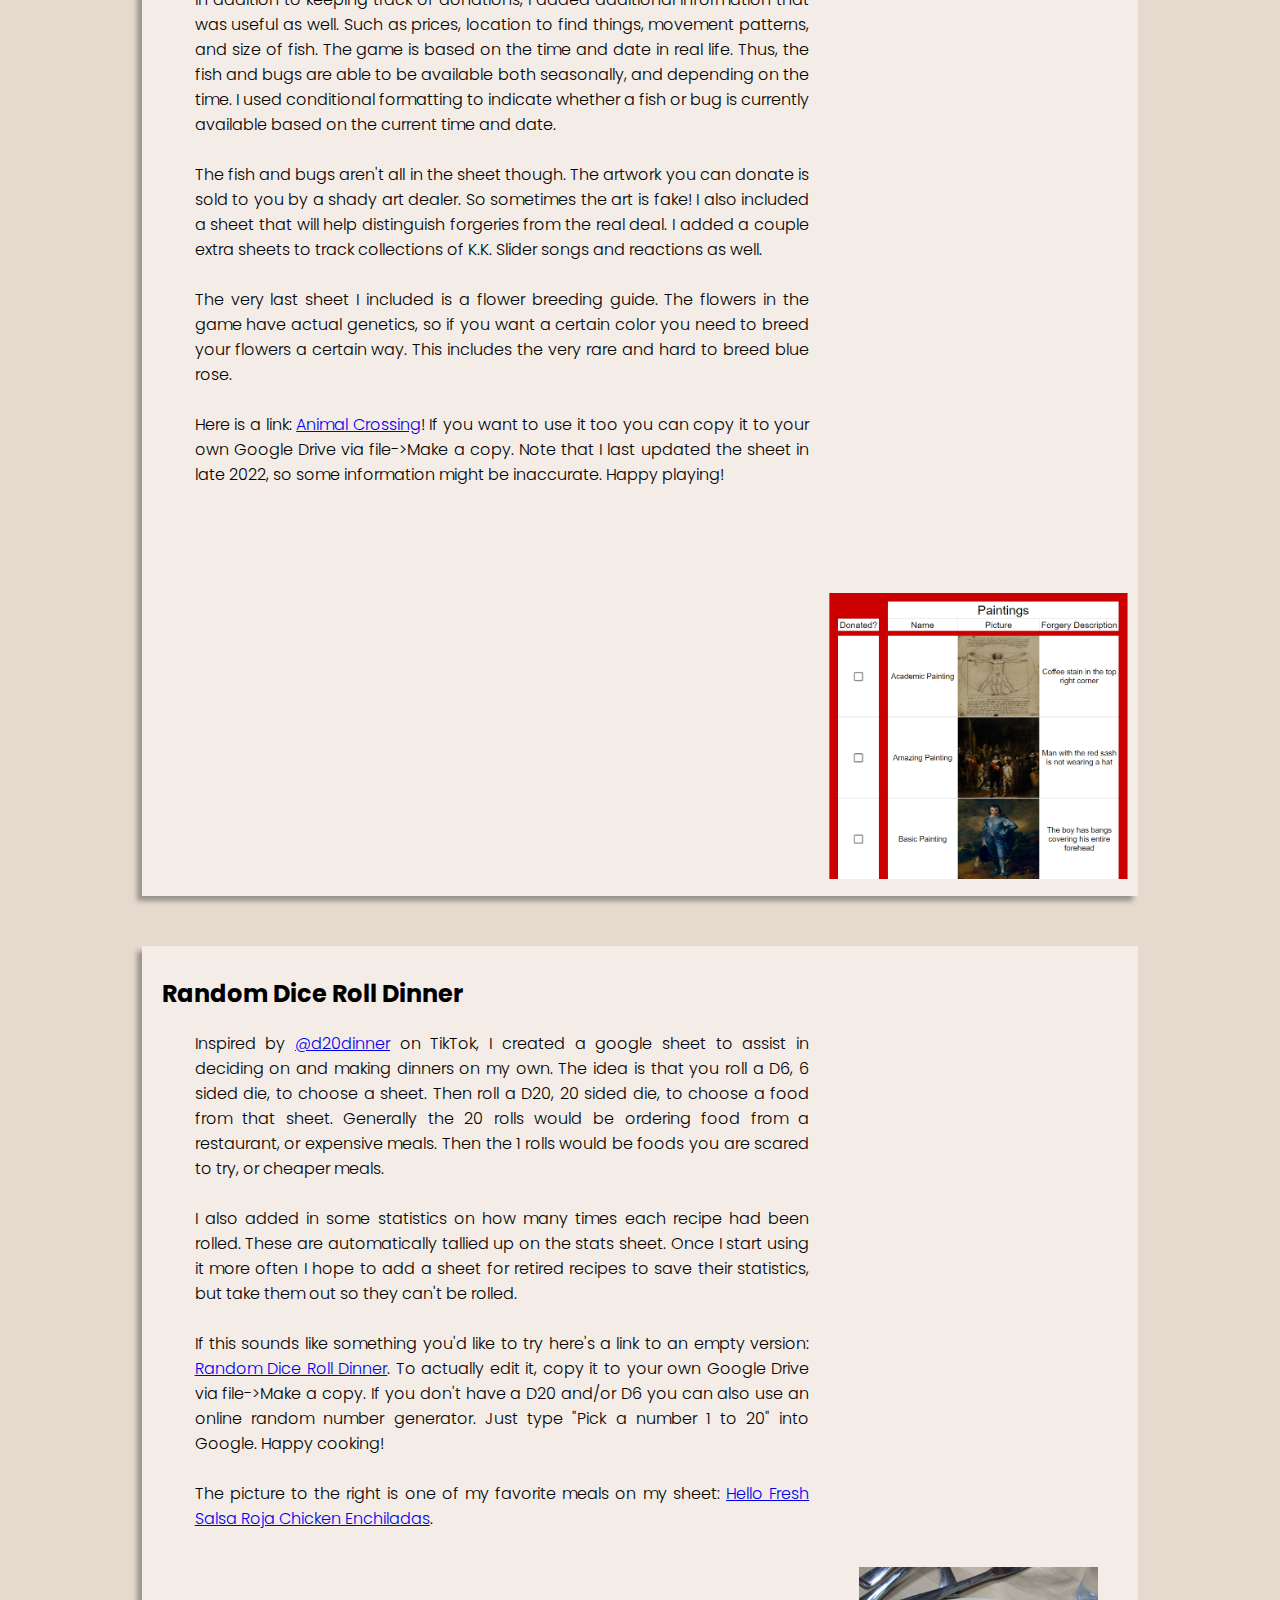
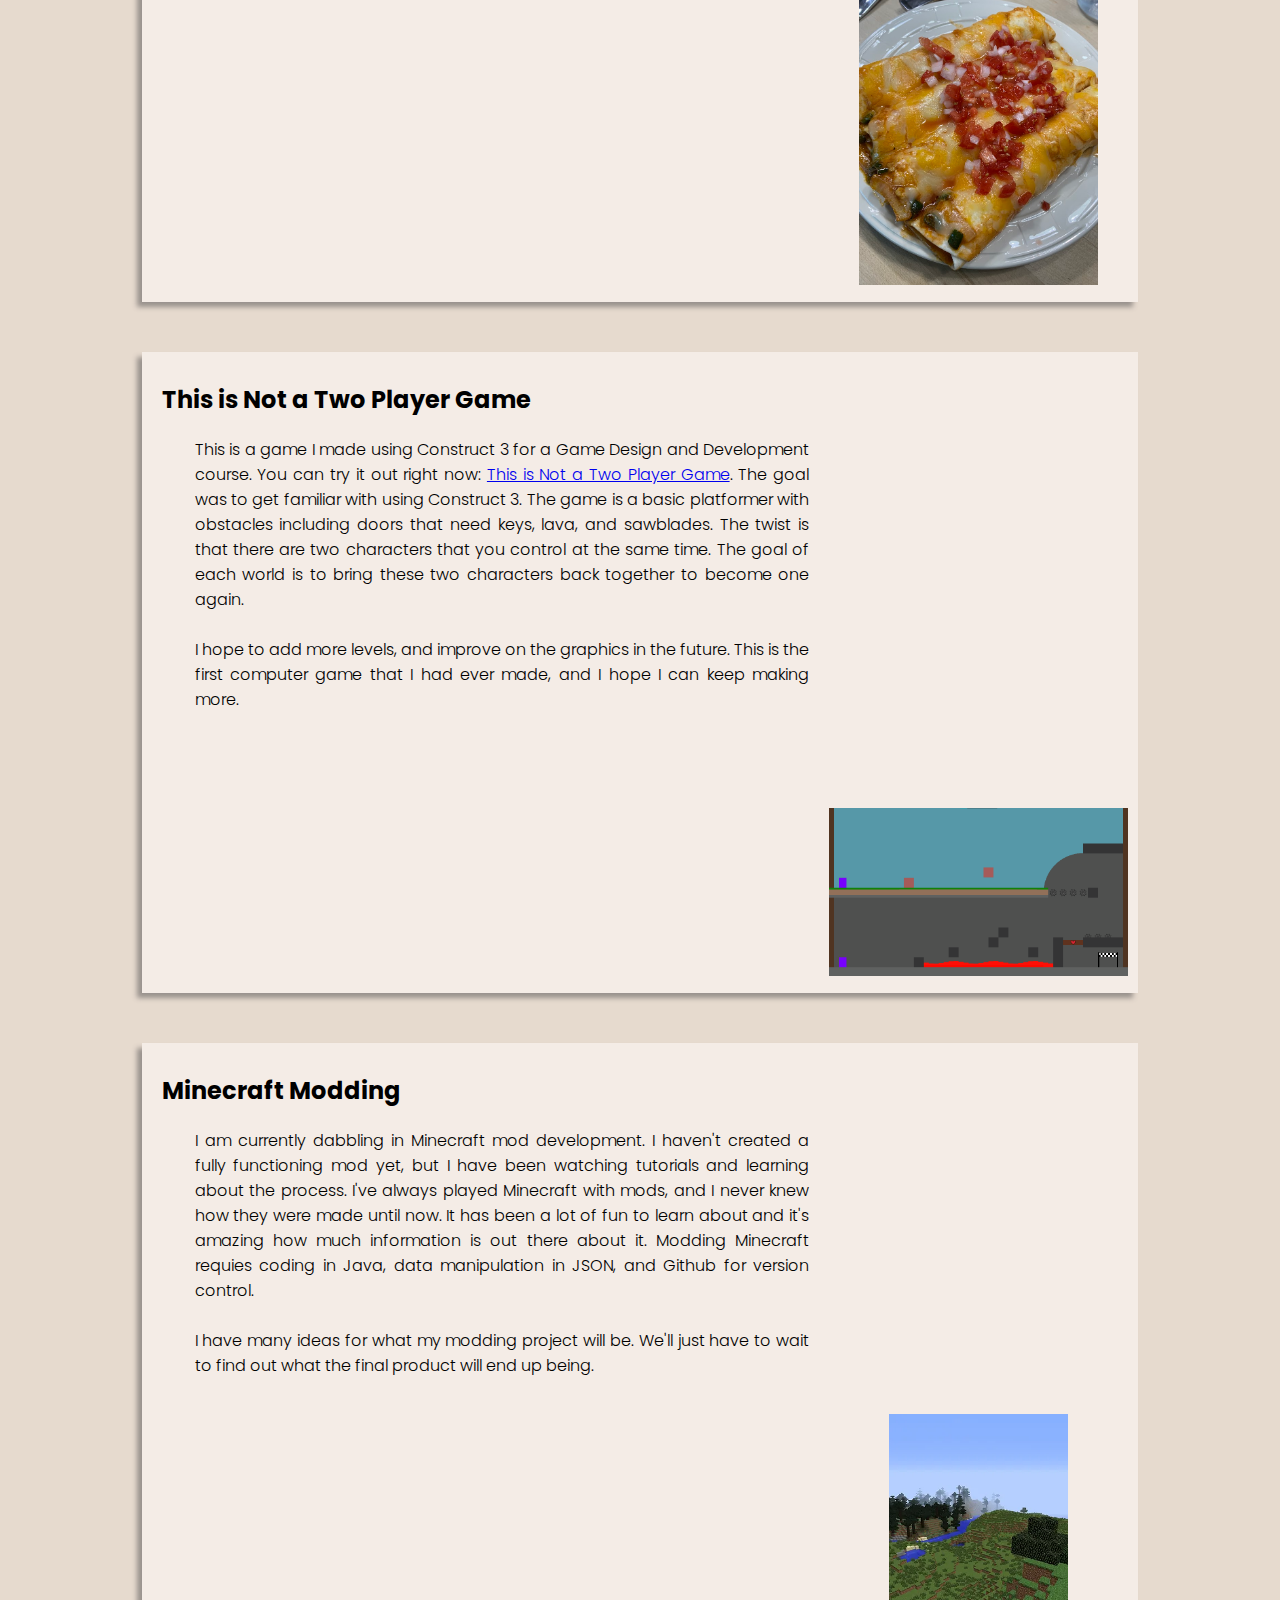
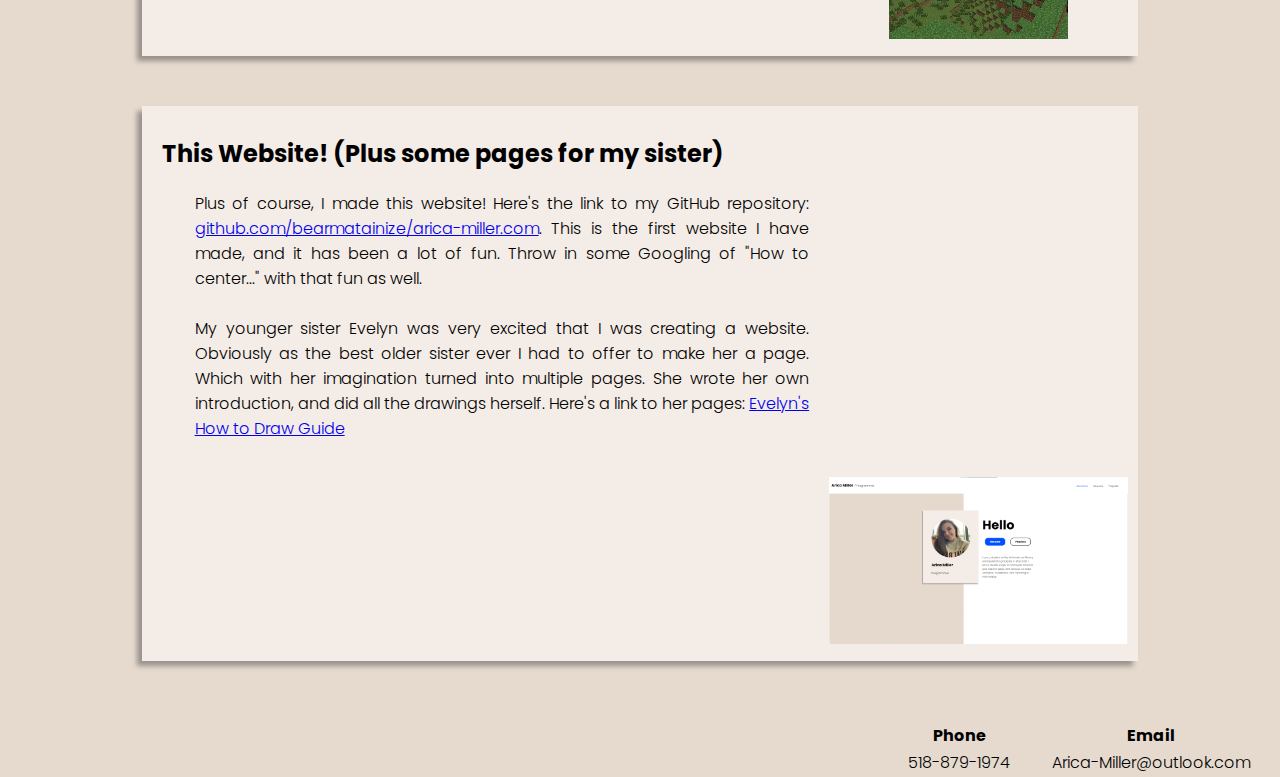
==== commit 2770f32a: "changed container class name for css modification" ====
--- a/Website/projects.html
+++ b/Website/projects.html
@@ -10,8 +10,8 @@
 	<link rel="stylesheet" href="styles/styles.css">
     <title>Arica Miller</title>
   </head>
-  <body>
 
+  <body id="projects-body">
 		<header>
 			<div class="title">
 				<h2 id="topname">
@@ -28,7 +28,7 @@
 			</nav>
 		</header>
 
-		<div class="container">
+		<div class="projects-container">
 			<h2 id="projects">Projects</h2>
 		
 			<section class="box-project">
@@ -143,7 +143,7 @@
 					<img src="images/minecraft-screenshot.png" alt="Looking down at a river and spruce forest from the top of a hill in Minecraft" style="width:60%;">
 				</div>
 			</section>
-			
+
 			<section class="box-project">
 				<div class="project-text">
 					<h2>This Website! (Plus some pages for my sister)</h2>
@@ -159,19 +159,18 @@
 					<img src="images/website-screenshot.png" alt="The About Me page of this website" style="width:100%;">
 				</div>
 			</section>
-			
-			<footer>
-				<table class="footer-table">
-					<tr>
-						<td><strong>Phone</strong></td>
-						<td><strong>Email</strong></td>
-					</tr>
-					<tr>
-						<td>518-879-1974</td>
-						<td>Arica-Miller@outlook.com</td>
-					</tr>
-				</table>
-			</footer>
-		</div>
+		</div>	
+		<footer>
+			<table class="footer-table">
+				<tr>
+					<td><strong>Phone</strong></td>
+					<td><strong>Email</strong></td>
+				</tr>
+				<tr>
+					<td>518-879-1974</td>
+					<td>Arica-Miller@outlook.com</td>
+				</tr>
+			</table>
+		</footer>
   </body>
 </html>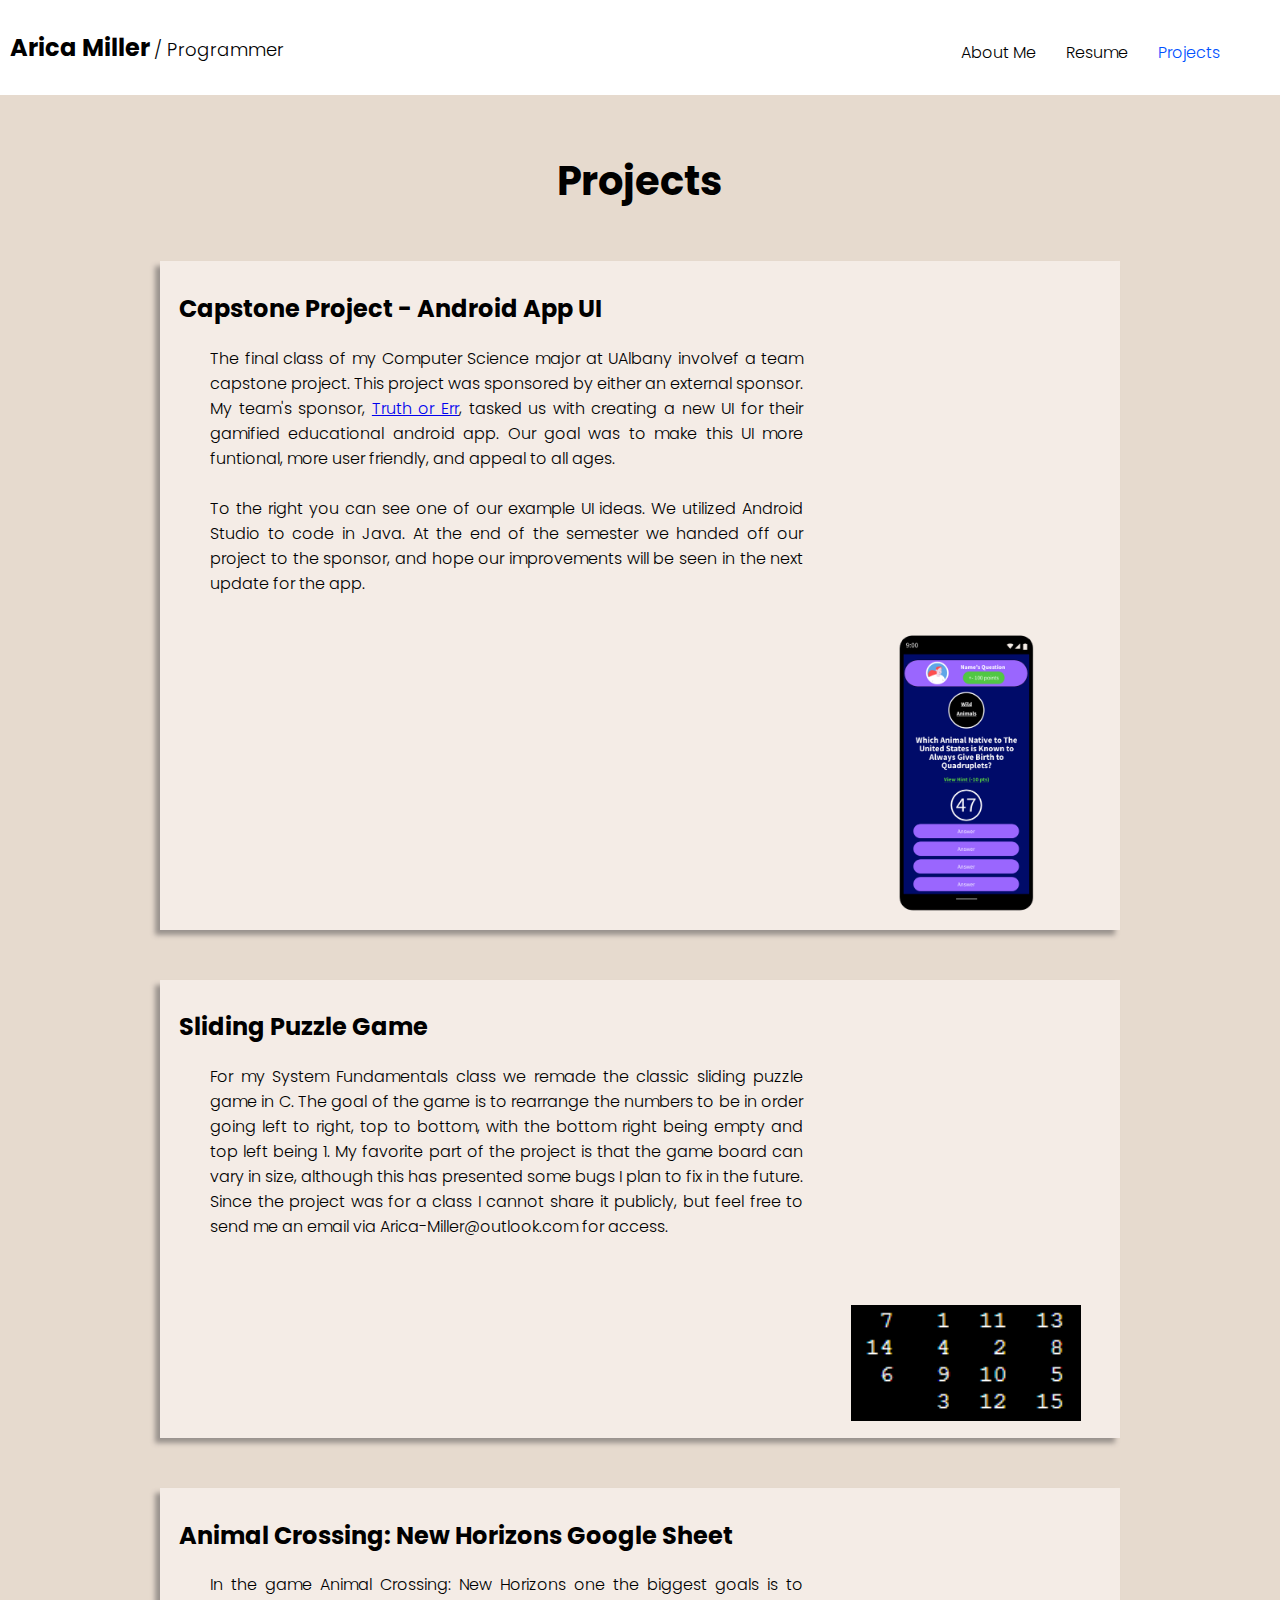
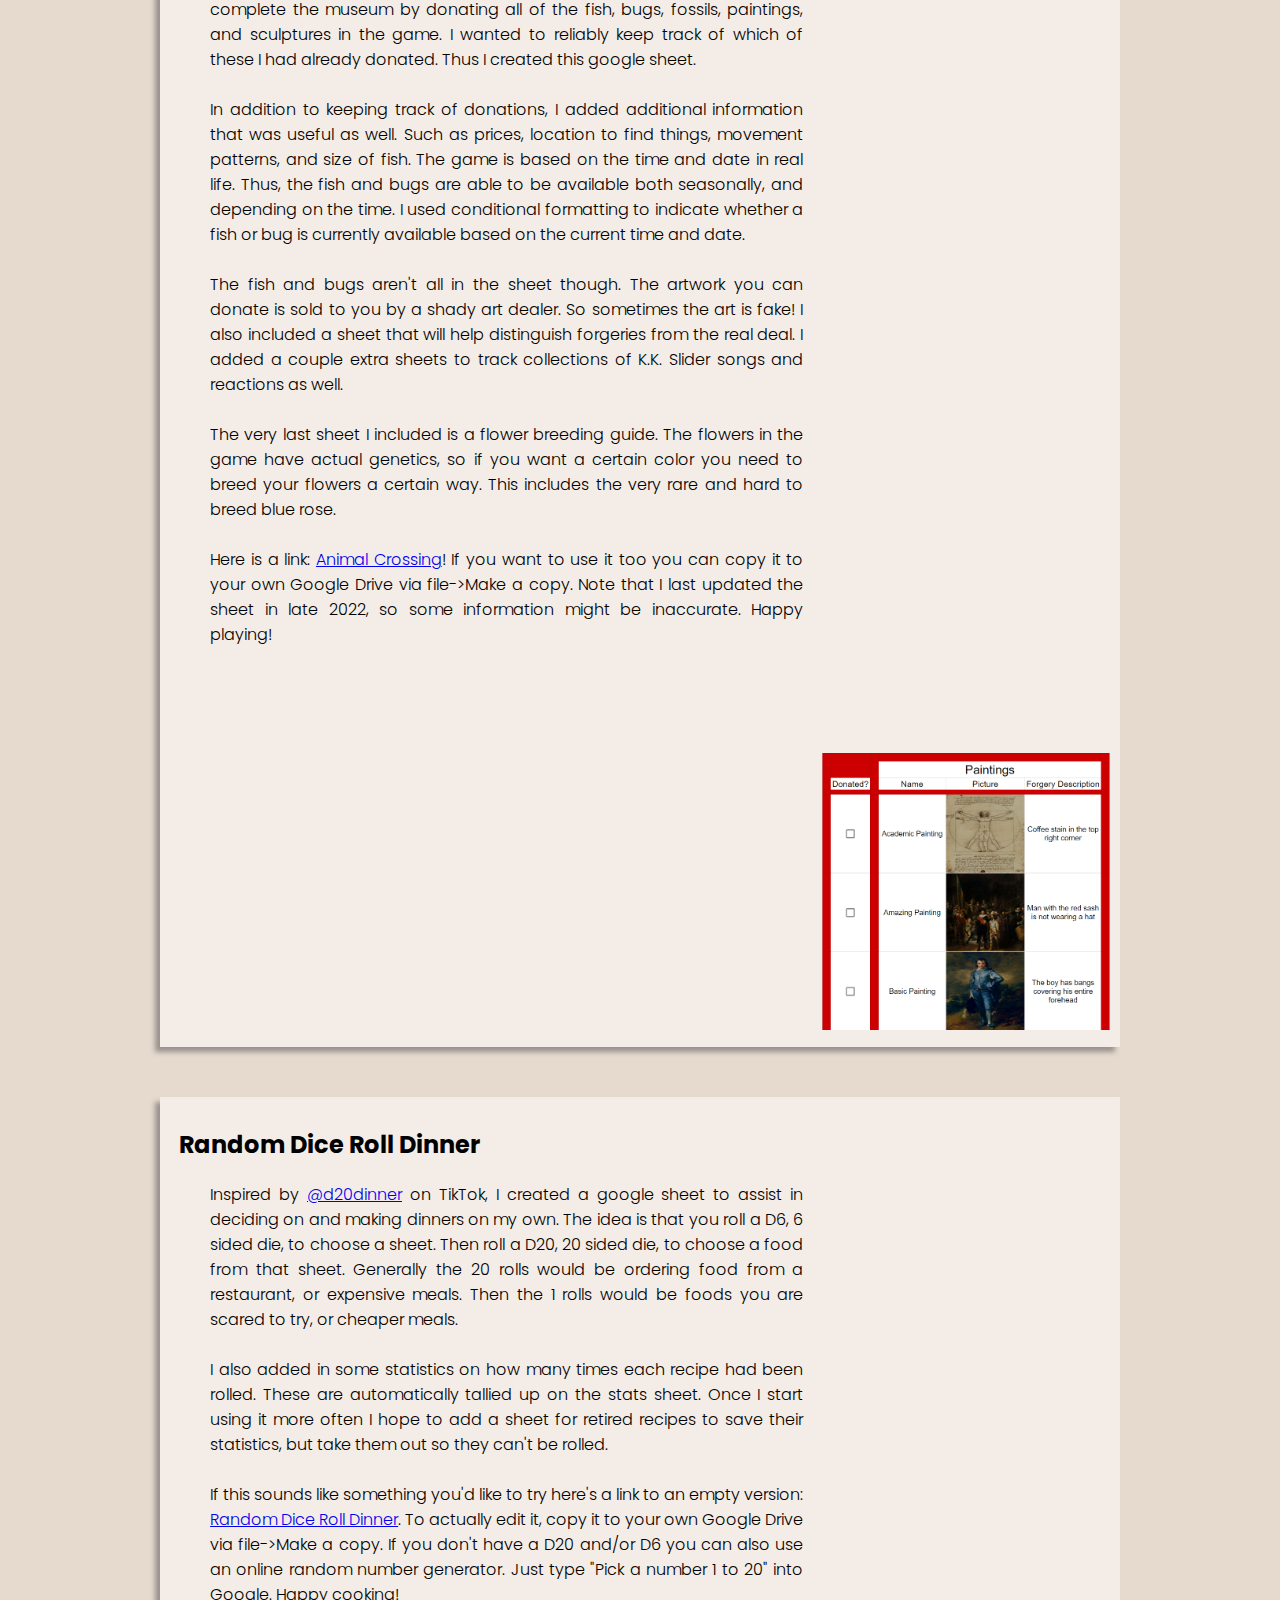
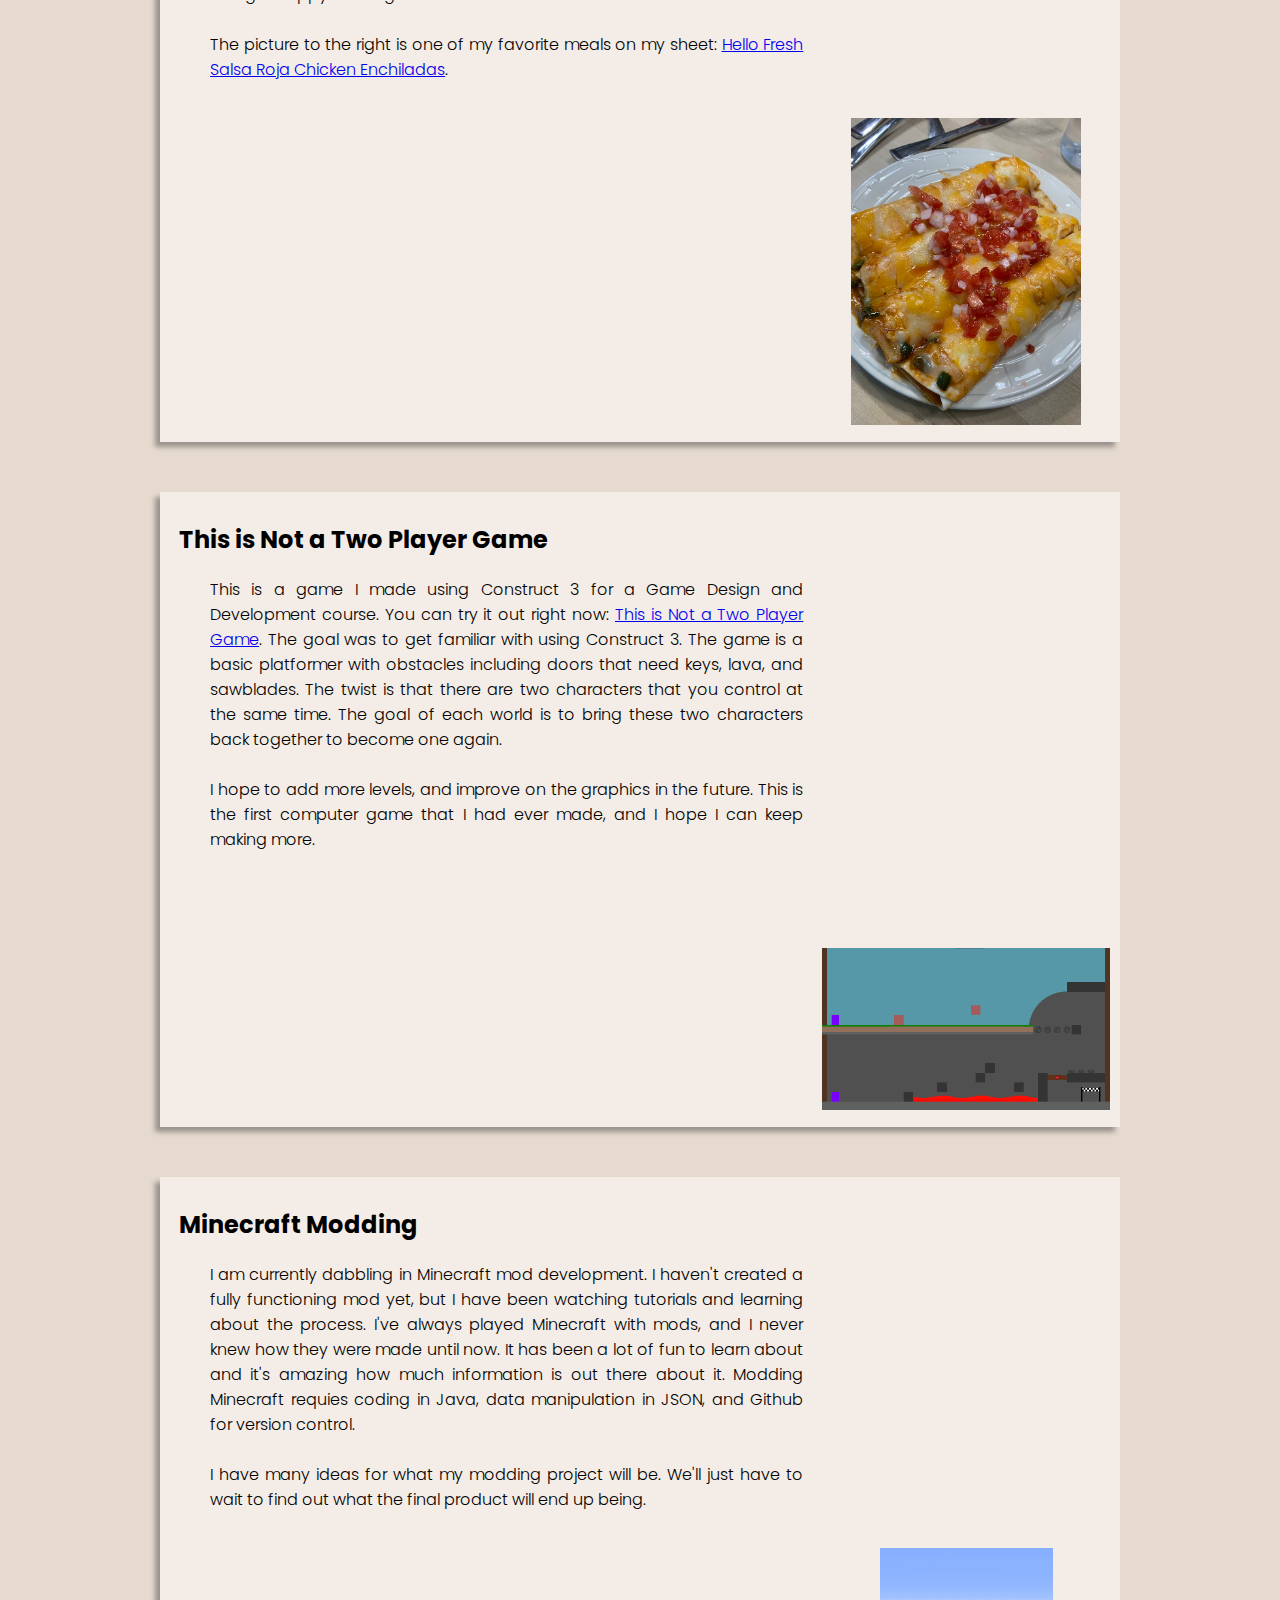
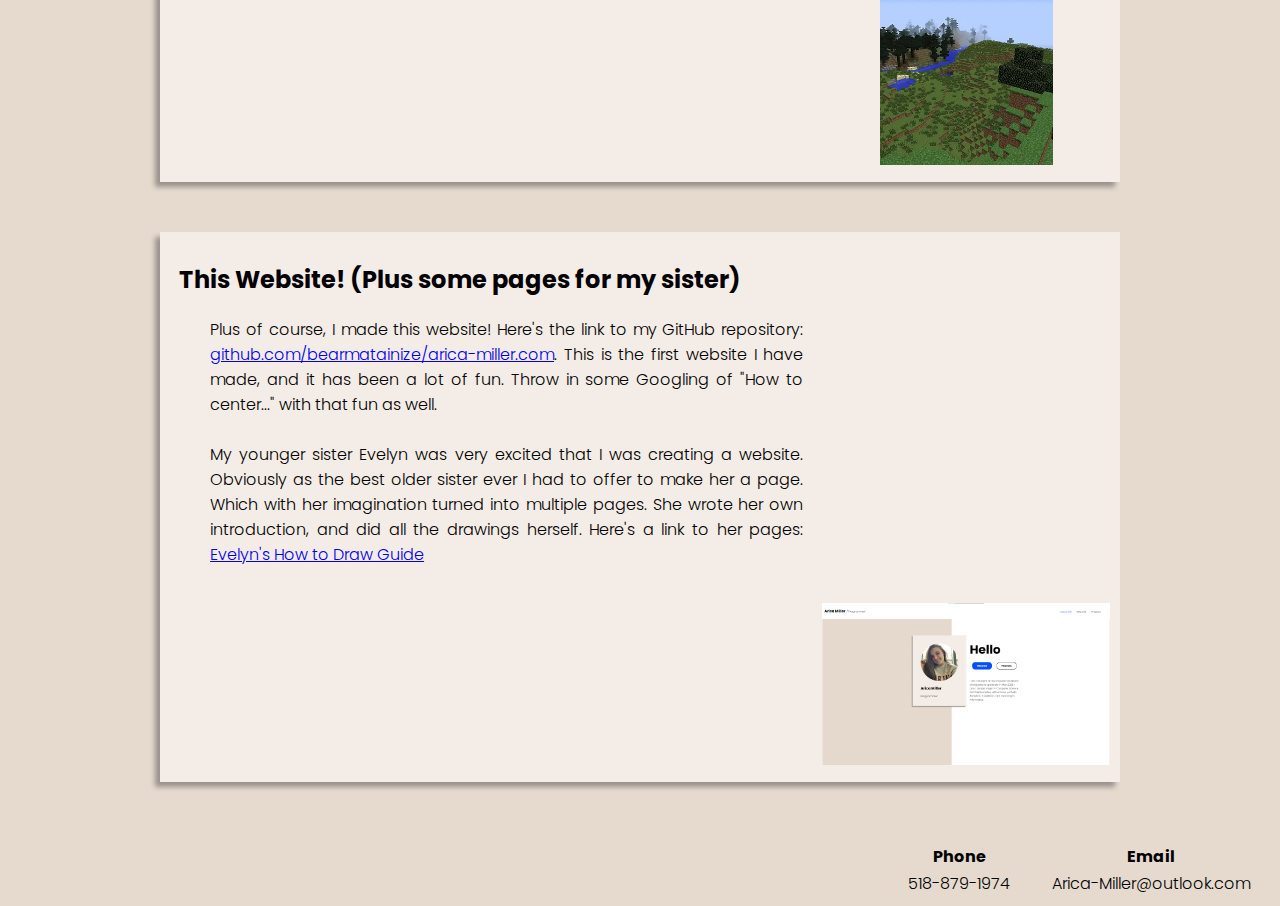
==== commit 588745b5: "Master's Degree and New Job Update" ====
--- a/Website/projects.html
+++ b/Website/projects.html
@@ -35,12 +35,12 @@
 				<div class="project-text">
 					<h2>Capstone Project - Android App UI</h2>
 					<p class="project-description">
-						The final class of my Computer Science major at UAlbany involves a team capstone project. This project is sponsored by either an internal or external sponsor.
+						The final class of my Computer Science major at UAlbany involvef a team capstone project. This project was sponsored by either an external sponsor.
 						My team's sponsor, <a href="https://truthorerr.org/" target="_blank" rel="noopener noreferrer">Truth or Err</a>, tasked us with creating a new UI for their gamified educational android app.
 						Our goal was to make this UI more funtional, more user friendly, and appeal to all ages.
 						<br><br>
-						To the right you can see one of our example UI ideas. As the project is ongoing, our next step is to implement the wireframes we have created.
-						We are utilizing Android Studio to code in Java.
+						To the right you can see one of our example UI ideas. We utilized Android Studio to code in Java.
+						At the end of the semester we handed off our project to the sponsor, and hope our improvements will be seen in the next update for the app.
 					</p>
 				</div>
 				<div class="project-image-container">
--- a/Website/styles/styles.css
+++ b/Website/styles/styles.css
@@ -10,7 +10,7 @@
 }
 
 body {
-	height: 100vh;
+	height: 100%;
 	background: #e6dace;
 }
 
@@ -94,7 +94,7 @@
 
 #about-body {
 	overflow: auto;
-	height: 97vh;
+	height: 97%;
 	background: linear-gradient(
 		to right,
 		#e6dace 0%,
@@ -110,7 +110,8 @@
 	flex: 1 0 auto;
 	max-width: 95%;
 	margin: auto;
-	margin-top: 106px;
+	margin-top: 100px;
+	margin-bottom: 100px;
 	overflow: auto;
 }
 
@@ -119,10 +120,9 @@
 	max-width: 50%;
 	justify-content: center;
 	margin: auto;
-	margin-bottom: 5vh;
-	margin-top: 5vh;
-	padding-left: 8vw;
-	padding-top: 4vh;
+	margin-bottom: 5%;
+	margin-top: 5%;
+	padding-left: 10%;
 	gap: 20px;
 }
 
@@ -130,7 +130,6 @@
 	padding:50px;
 	background-color: #f4ece6;
 	box-shadow: #99928d -5px 5px 5px;
-	top: 100px;
 }
 
 #image-me {
@@ -158,8 +157,8 @@
 }
 
 .intro-paragraph {
-	margin-top: 3vh;
-	margin-right: 8vw;
+	margin-top: 10%;
+	margin-right: 40%;
 }
 
 .buttons {
@@ -181,6 +180,21 @@
 |	   PROJECTS STYLES      |
 *****************************
 */
+
+.projects-container {
+	flex: 1 0 auto;
+	max-width: 95%;
+	margin: auto;
+	margin-top: 100px;
+	overflow: auto;
+}
+
+#projects-body {
+	overflow: auto;
+	height: 97%;
+	display: flex;
+	flex-direction: column;
+}
 
 .project-description a:visited {
 	color: #0000EE;
@@ -227,7 +241,6 @@
 
 footer {
 	flex-shrink: 0;
-	margin-bottom: 20px;
 }
 
 .footer-table {
@@ -243,3 +256,157 @@
 tr {
 	text-align: center;
 }
+
+/*
+*****************************
+|	    MEDIA QUERIES       |
+*****************************
+*/
+
+@media(max-width : 750px){
+
+	/*
+	*****************************
+	|  ABOUT ME CONTENT STYLES  |
+	*****************************
+	*/
+
+	#about-body {
+		overflow: auto;
+		height: 97%;
+		background: linear-gradient(
+			to right,
+			#e6dace 0%,
+			#e6dace 45%,
+			#ffffff 4%,
+			#ffffff 100%
+		);
+		display: flex;
+		flex-direction: column;
+	}
+
+	.container {
+		flex: 1 0 auto;
+		max-width: 95%;
+		margin: auto;
+		margin-top: 100px;
+		margin-bottom: 100px;
+		overflow: auto;
+	}
+
+	.main-content {
+		max-width: 50%;
+		justify-content: center;
+		margin: auto;
+		margin-bottom: 5%;
+		margin-top: 5%;
+		padding-left: 10%;
+		gap: 20px;
+	}
+
+	.box-me {
+		padding:50px;
+		background-color: #f4ece6;
+		box-shadow: #99928d -5px 5px 5px;
+	}
+
+	#image-me {
+		border-radius:50% 50% 50% 50% / 50% 50% 50% 50%;
+	}
+
+	#resume-button {
+		background-color: #0050ff;
+		color: white;
+		border-radius: 20px;
+		padding: 10px 30px;
+		text-decoration: none;
+		margin: auto;
+		font-weight: bold;
+	}
+
+	#projects-button {
+		background-color: white;
+		border: 2px solid black;
+		border-radius: 20px;
+		padding: 10px 30px;
+		text-decoration: none;
+		margin: auto;
+		font-weight: bold;
+	}
+
+	.intro-paragraph {
+		margin-top: 10%;
+		margin-right: 40%;
+	}
+
+	.buttons {
+		display:contents;
+		margin: auto;
+	}
+
+	#resume-button {
+		margin: 2px 5px;
+	}
+
+	#projects-button {
+		margin: 2px 5px;
+	}
+
+
+	/*
+	*****************************
+	|	   PROJECTS STYLES      |
+	*****************************
+	*/
+
+	.projects-container {
+		flex: 1 0 auto;
+		max-width: 95%;
+		margin: auto;
+		margin-top: 100px;
+		overflow: auto;
+	}
+
+	#projects-body {
+		overflow: auto;
+		height: 97%;
+		display: flex;
+		flex-direction: column;
+	}
+
+
+
+	.box-project {
+		width: 80%;
+		margin: auto;
+		margin-top: 50px;
+		margin-bottom: 50px;
+		background-color: #f4ece6;
+		box-shadow: #99928d -5px 5px 5px;
+		overflow: auto;
+	}
+
+	#projects {
+		text-align: center;
+		margin-bottom: 40px;
+		font-size: 40px;
+	}
+
+	.project-text {
+		width: 65%;
+		float: left;
+		padding-left: 2%;
+	}
+
+	.project-description {
+		text-align: justify;
+		padding-left: 5%;
+	}
+
+	.project-image-container {
+		width: 30%;
+		float: right;
+		text-align: center;
+	}
+
+}